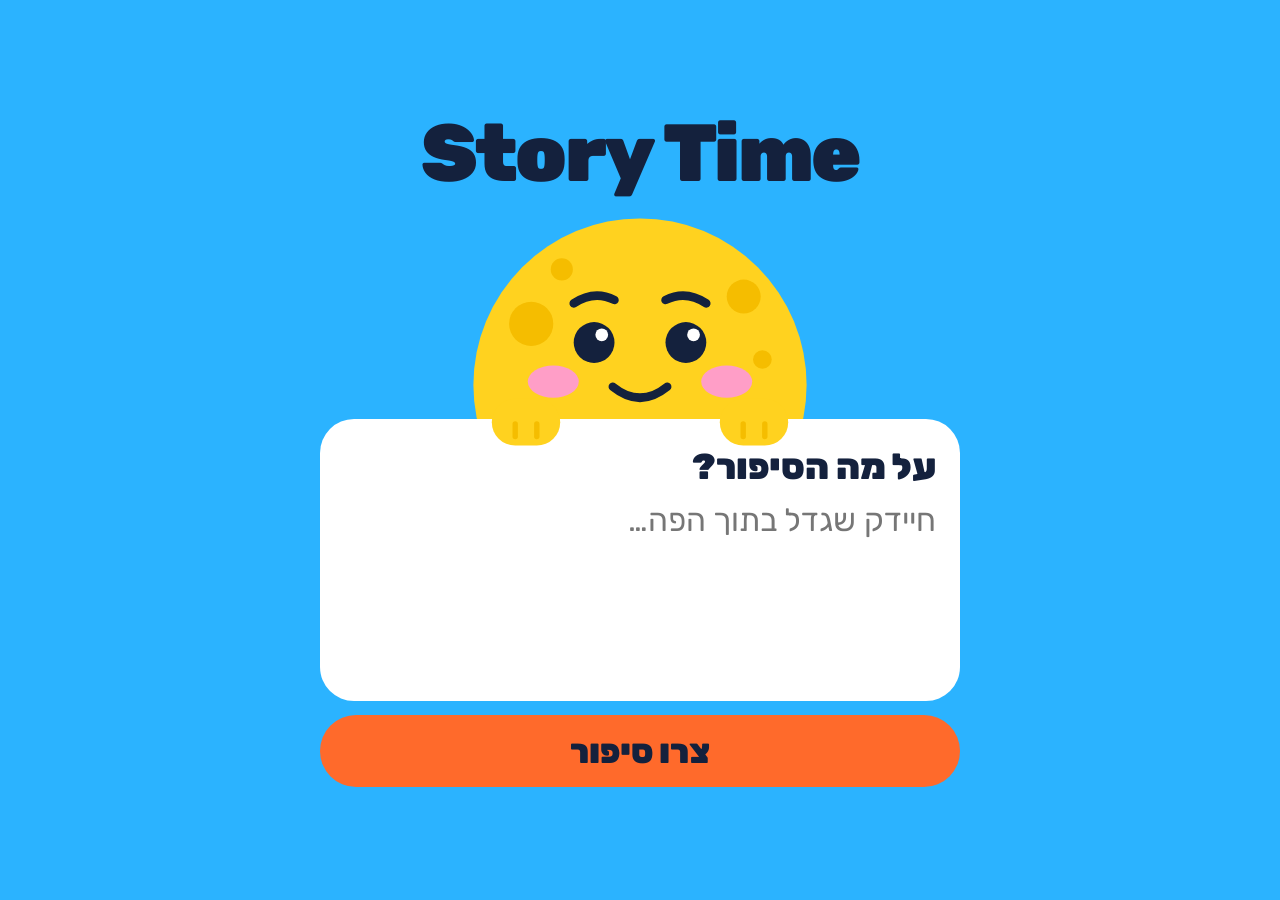
==== index.html @ 6197c123 "Remove the family code from story creation The parent chose to rely on the API spending limit for no" ====
<!doctype html>
<html lang="he" dir="rtl">
<head>
  <meta charset="utf-8">
  <meta name="viewport" content="width=device-width, initial-scale=1, viewport-fit=cover">
  <title>Story Time</title>
  <meta id="theme-color" name="theme-color" content="#2bb3ff">
  <meta name="apple-mobile-web-app-capable" content="yes">
  <meta name="mobile-web-app-capable" content="yes">
  <meta name="apple-mobile-web-app-title" content="Story Time">
  <meta name="apple-mobile-web-app-status-bar-style" content="black-translucent">
  <link rel="manifest" href="manifest.webmanifest">
  <link rel="icon" href="icons/icon.svg" type="image/svg+xml">
  <link rel="apple-touch-icon" href="icons/icon-180.png">
  <link rel="preconnect" href="https://fonts.googleapis.com">
  <link rel="preconnect" href="https://fonts.gstatic.com" crossorigin>
  <link rel="stylesheet" href="https://fonts.googleapis.com/css2?family=Rubik:wght@400;500;700;900&display=swap">
  <link rel="stylesheet" href="styles.css">
</head>
<body>
  <main id="home" class="home">
    <h1 class="logo" dir="ltr">Story Time</h1>

    <form id="topic-form" class="topic-form">
      <div class="moon-rise">
        <div id="moon-hop" class="moon-hop">
          <svg id="moon" class="moon" viewBox="0 0 400 400" aria-hidden="true">
            <circle cx="200" cy="200" r="196" fill="#ffd21f"/>
            <circle cx="72" cy="128" r="26" fill="#f5bd00"/>
            <circle cx="108" cy="64" r="13" fill="#f5bd00"/>
            <circle cx="322" cy="96" r="20" fill="#f5bd00"/>
            <circle cx="344" cy="170" r="11" fill="#f5bd00"/>
            <ellipse cx="98" cy="196" rx="30" ry="19" fill="#ff9ec7"/>
            <ellipse cx="302" cy="196" rx="30" ry="19" fill="#ff9ec7"/>
            <path class="brow" d="M122 104q24-16 48-4" fill="none" stroke="#14213d" stroke-width="10" stroke-linecap="round"/>
            <path class="brow" d="M230 100q24-12 48 4" fill="none" stroke="#14213d" stroke-width="10" stroke-linecap="round"/>
            <g class="eye"><g class="pupil">
              <circle cx="146" cy="150" r="24" fill="#14213d"/>
              <circle cx="155" cy="141" r="7.5" fill="#fff"/>
            </g></g>
            <g class="eye"><g class="pupil">
              <circle cx="254" cy="150" r="24" fill="#14213d"/>
              <circle cx="263" cy="141" r="7.5" fill="#fff"/>
            </g></g>
            <path class="smile smile-soft" d="M168 202q32 26 64 0" fill="none" stroke="#14213d" stroke-width="10" stroke-linecap="round"/>
            <path class="smile smile-wide" d="M152 196q48 52 96 0Z" fill="#14213d" stroke="#14213d" stroke-width="8" stroke-linejoin="round"/>
          </svg>
        </div>
      </div>

      <div class="page-card">
        <svg class="hand hand-a" viewBox="0 0 80 56" aria-hidden="true">
          <rect x="2" y="2" width="76" height="52" rx="26" fill="#ffd21f"/>
          <path d="M28 30v14M52 30v14" stroke="#f5bd00" stroke-width="6" stroke-linecap="round"/>
        </svg>
        <svg class="hand hand-b" viewBox="0 0 80 56" aria-hidden="true">
          <rect x="2" y="2" width="76" height="52" rx="26" fill="#ffd21f"/>
          <path d="M28 30v14M52 30v14" stroke="#f5bd00" stroke-width="6" stroke-linecap="round"/>
        </svg>
        <label for="topic">על מה הסיפור?</label>
        <textarea id="topic" rows="3" placeholder="חיידק שגדל בתוך הפה…" autocomplete="off"></textarea>
      </div>

      <button id="create-btn" type="submit">צרו סיפור</button>
      <p id="note" class="note" role="status"></p>
      <button id="cancel-btn" class="ghost" type="button" hidden>ביטול</button>
    </form>
  </main>

  <section id="reader" class="reader" hidden aria-label="ספר">
    <div id="stage" class="stage"></div>
    <button id="home-btn" class="home-btn" type="button" aria-label="חזרה לדף הפתיחה">
      <svg viewBox="0 0 24 24" aria-hidden="true"><path d="M4 11.5 12 5l8 6.5M6.5 10v9h11v-9" fill="none" stroke="currentColor" stroke-width="1.8" stroke-linecap="round" stroke-linejoin="round"/></svg>
    </button>
  </section>

  <script src="config.js"></script>
  <script src="story.js"></script>
  <script src="app.js"></script>
</body>
</html>
---- styles.css ----
:root {
  --ink: #111111;
  --paper: #ffffff;
  --muted: #6b6b6b;
  --sky: #2bb3ff;
  --moon: #ffd21f;
  --action: #ff6a2b;
  --night: #14213d;
  --line: #d8d8d8;
  --font: "Rubik", "Arial Hebrew", Arial, sans-serif;
  color-scheme: light;
}

* { box-sizing: border-box; }

html, body {
  margin: 0;
  height: 100%;
  background: var(--sky);
  color: var(--ink);
  font-family: var(--font);
  overscroll-behavior: none;
  -webkit-text-size-adjust: 100%;
}

html.reading, html.reading body { background: var(--paper); }

[hidden] { display: none !important; }

/* דף הפתיחה */
.home {
  position: relative;
  min-height: 100dvh;
  display: flex;
  flex-direction: column;
  align-items: center;
  justify-content: center;
  gap: clamp(10px, 2.4dvh, 28px);
  padding: max(20px, env(safe-area-inset-top)) max(20px, env(safe-area-inset-right)) max(20px, env(safe-area-inset-bottom)) max(20px, env(safe-area-inset-left));
  background: var(--sky);
  color: var(--night);
}

.logo {
  margin: 0;
  font-size: clamp(50px, min(15vw, 9dvh), 92px);
  font-weight: 900;
  letter-spacing: -0.03em;
  line-height: 1;
}

.topic-form {
  width: min(100%, 640px);
  display: flex;
  flex-direction: column;
  align-items: center;
}

.moon-rise {
  position: relative;
  z-index: 0;
  width: min(74vw, 38dvh, 340px);
  /* הירח מציץ מאחורי הדף, והחצי התחתון שלו מוסתר */
  margin-bottom: calc(min(74vw, 38dvh, 340px) * -0.4);
}

.moon-hop { will-change: transform; }

.moon { display: block; width: 100%; height: auto; overflow: visible; }

.smile-wide { opacity: 0; }
.moon.happy .smile-wide { opacity: 1; }
.moon.happy .smile-soft { opacity: 0; }

.eye { transform-box: fill-box; transform-origin: center; }
.moon.blink .eye { transform: scaleY(0.08); }
.pupil { transition: transform 240ms ease-out; }

.page-card {
  position: relative;
  z-index: 1;
  width: 100%;
  display: flex;
  flex-direction: column;
  gap: 6px;
  padding: 26px 24px 18px;
  border-radius: 34px;
  background: var(--paper);
}

.hand {
  position: absolute;
  top: -22px;
  width: clamp(52px, 13vw, 72px);
  height: auto;
}

.hand-a { left: calc(50% - min(26vw, 13.5dvh, 120px)); margin-left: -30px; }
.hand-b { right: calc(50% - min(26vw, 13.5dvh, 120px)); margin-right: -30px; }

.page-card label {
  font-size: clamp(26px, 6.4vw, 36px);
  font-weight: 900;
  line-height: 1.2;
}

.page-card textarea {
  width: 100%;
  height: clamp(110px, 21dvh, 230px);
  padding: 4px 0;
  resize: none;
  border: 0;
  border-radius: 8px;
  outline: 0;
  background: transparent;
  color: var(--ink);
  font: inherit;
  font-size: clamp(24px, 5.4vw, 32px);
  line-height: 1.4;
}

.page-card textarea::placeholder { color: #767676; }
.page-card:focus-within { outline: 4px solid var(--night); outline-offset: 3px; }

.topic-form button {
  width: 100%;
  min-height: 72px;
  margin-top: 14px;
  border: 0;
  border-radius: 999px;
  background: var(--action);
  color: var(--night);
  font: inherit;
  font-size: clamp(26px, 6vw, 34px);
  font-weight: 900;
  cursor: pointer;
  transition: transform 140ms ease-out, background-color 140ms ease-out;
}

.topic-form button:hover { background: #ff7d45; }
.topic-form button:active { transform: scale(0.97); }
.topic-form button:focus-visible { outline: 4px solid var(--night); outline-offset: 3px; }

.topic-form button.ghost {
  width: auto;
  min-height: 48px;
  margin-top: 10px;
  padding: 0 24px;
  background: transparent;
  font-size: 20px;
  font-weight: 500;
  text-decoration: underline;
}

.topic-form button.ghost:hover { background: transparent; }

/* בזמן הכתיבה נשאר רק הירח, בלי דף וכפתור */
.home.waiting .logo { display: none; }
.home.waiting .moon-rise { margin-bottom: 18px; }
.home.waiting .page-card,
.home.waiting #create-btn { display: none; }
.home.waiting .note {
  font-size: clamp(24px, 6vw, 32px);
  font-weight: 700;
}

.note:empty { display: none; }

.note {
  margin: 12px 0 0;
  color: var(--night);
  font-size: 16px;
  line-height: 1.35;
  text-align: center;
  text-wrap: balance;
}

@media (prefers-reduced-motion: no-preference) {
  .moon-rise { animation: moon-rise 800ms cubic-bezier(0.2, 0.8, 0.2, 1) both; }
  .moon { animation: moon-breathe 4.2s ease-in-out 800ms infinite; }
  .eye { transition: transform 90ms ease-out; }
  .smile { transition: opacity 120ms linear; }

  @keyframes moon-rise {
    from { transform: translateY(46%); }
    to { transform: translateY(0); }
  }

  @keyframes moon-breathe {
    0%, 100% { transform: translateY(0); }
    50% { transform: translateY(-7px); }
  }
}

/* מסך נמוך, כמו טלפון לרוחב: אין מקום לדמות */
@media (max-height: 520px) {
  .moon-rise, .hand { display: none; }
  .home { justify-content: flex-start; }
  .logo { font-size: 42px; }
  .page-card textarea { height: 76px; }
  .topic-form button { min-height: 60px; }
}

/* הספר */
.reader {
  position: fixed;
  inset: 0;
  background: var(--paper);
}

.stage {
  position: absolute;
  inset: 0;
  overflow: hidden;
  background: var(--paper);
  touch-action: none;
  -webkit-user-select: none;
  user-select: none;
  -webkit-touch-callout: none;
  cursor: grab;
}

.layer {
  position: absolute;
  top: 0;
  left: 0;
  width: 100%;
  height: 100%;
  transform-origin: 0 0;
}

.page {
  position: absolute;
  top: 0;
  background: var(--paper);
  overflow: hidden;
  display: flex;
  flex-direction: column;
  justify-content: center;
  padding:
    max(56px, calc(env(safe-area-inset-top) + 44px))
    max(9%, calc(env(safe-area-inset-right) + 20px))
    max(48px, calc(env(safe-area-inset-bottom) + 36px))
    max(9%, calc(env(safe-area-inset-left) + 20px));
  color: var(--ink);
  font-size: var(--fs, 32px);
  line-height: 1.5;
}

.page p {
  margin: 0 0 0.28em;
  text-align: right;
}

.page p:last-child { margin-bottom: 0; }

.page strong { font-weight: 700; }

.page.short {
  align-items: center;
  font-size: calc(var(--fs, 32px) * 1.5);
}

.page.short p { text-align: center; }

.page.title {
  align-items: center;
  font-size: calc(var(--fs, 32px) * 1.55);
  font-weight: 500;
}

.page.title p { text-align: center; }

.page .folio {
  position: absolute;
  bottom: max(16px, env(safe-area-inset-bottom));
  left: 0;
  right: 0;
  color: var(--muted);
  font-size: 16px;
  font-weight: 400;
  text-align: center;
}

/* קו השדרה בכפולה */
.spine {
  position: absolute;
  top: 0;
  bottom: 0;
  width: 56px;
  margin-left: -28px;
  pointer-events: none;
  background: linear-gradient(to right, transparent, rgba(0, 0, 0, 0.07) 49%, rgba(0, 0, 0, 0.13) 50%, rgba(0, 0, 0, 0.05) 51%, transparent);
}

/* רמז לפינה מקופלת */
.corner {
  position: absolute;
  width: 34px;
  height: 34px;
  pointer-events: none;
}

.corner.bl { left: 0; bottom: 0; background: linear-gradient(45deg, #fff 0 44%, #cfcfcf 50%, transparent 52%); }
.corner.tl { left: 0; top: 0; background: linear-gradient(135deg, #fff 0 44%, #cfcfcf 50%, transparent 52%); }
.corner.br { right: 0; bottom: 0; background: linear-gradient(-45deg, #fff 0 44%, #cfcfcf 50%, transparent 52%); }
.corner.tr { right: 0; top: 0; background: linear-gradient(-135deg, #fff 0 44%, #cfcfcf 50%, transparent 52%); }

/* צללי הקיפול */
.fold-shade {
  position: absolute;
  height: 90px;
  transform-origin: 0 0;
  pointer-events: none;
}

.fold-shade.on-back { background: linear-gradient(to bottom, rgba(0, 0, 0, 0.2), rgba(0, 0, 0, 0.03) 45%, transparent); }
.fold-shade.on-front { background: linear-gradient(to bottom, rgba(0, 0, 0, 0.14), transparent 70%); }
.fold-shade.on-base { background: linear-gradient(to bottom, rgba(0, 0, 0, 0.28), transparent); }

.home-btn {
  position: absolute;
  top: max(8px, env(safe-area-inset-top));
  left: 50%;
  width: 44px;
  height: 44px;
  margin-left: -22px;
  padding: 9px;
  border: 0;
  border-radius: 50%;
  background: rgba(255, 255, 255, 0.85);
  color: var(--muted);
  cursor: pointer;
}

.home-btn svg { display: block; width: 100%; height: 100%; }

.measure {
  visibility: hidden;
  pointer-events: none;
}
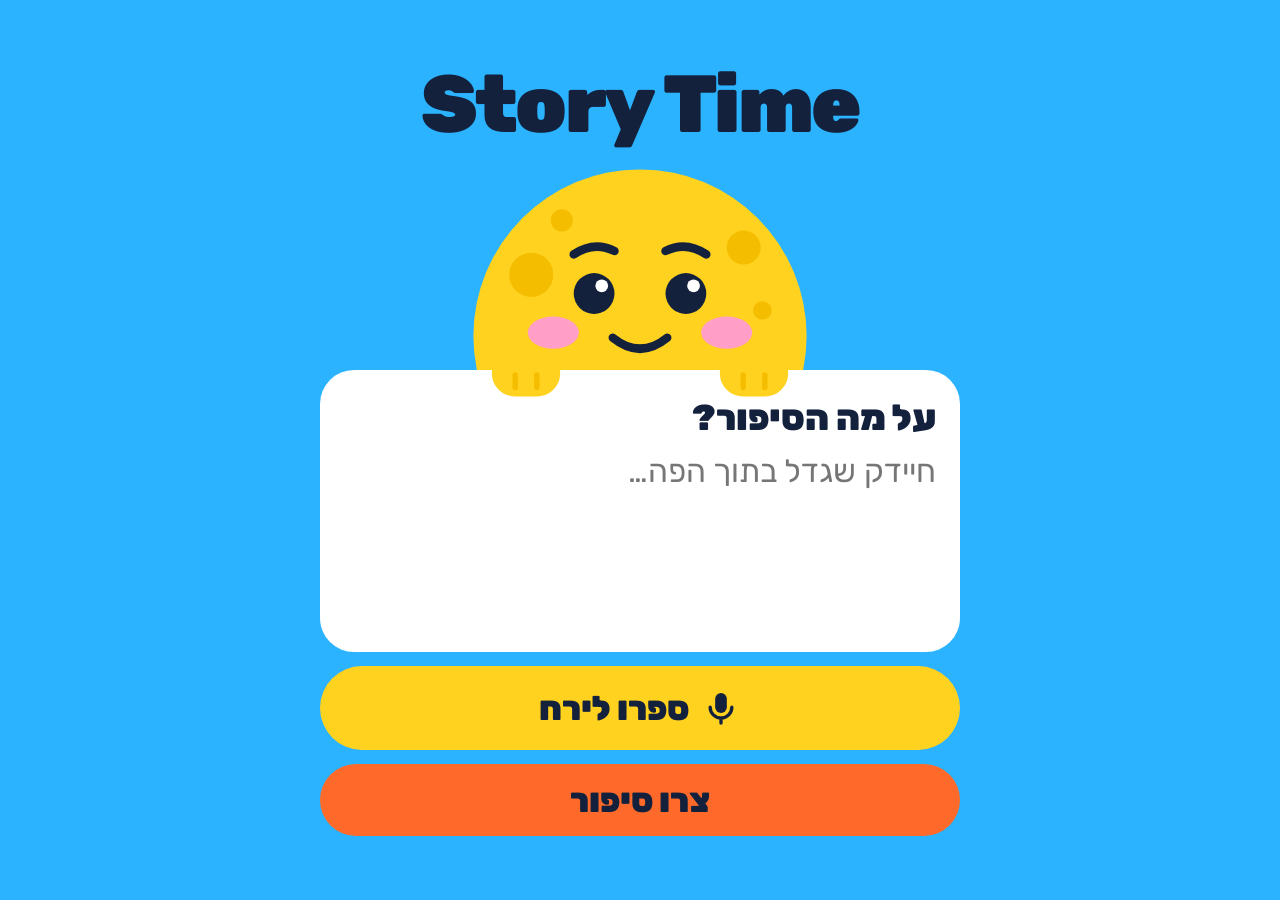
==== commit 7f064c5c: "Let the child dictate the story idea A "tell the moon" button records the child's voice: hold to tal" ====
--- a/index.html
+++ b/index.html
@@ -61,10 +61,46 @@
         <textarea id="topic" rows="3" placeholder="חיידק שגדל בתוך הפה…" autocomplete="off"></textarea>
       </div>
 
+      <button id="mic-btn" class="mic-btn" type="button" hidden aria-label="לחצו ודברו כדי לספר על מה הסיפור">
+        <svg viewBox="0 0 24 24" aria-hidden="true">
+          <rect x="8.5" y="3" width="7" height="12" rx="3.5" fill="currentColor"/>
+          <path d="M5.5 11.5a6.5 6.5 0 0 0 13 0M12 18v3" fill="none" stroke="currentColor" stroke-width="2" stroke-linecap="round"/>
+        </svg>
+        <span id="mic-label">ספרו לירח</span>
+      </button>
       <button id="create-btn" type="submit">צרו סיפור</button>
       <p id="note" class="note" role="status"></p>
       <button id="cancel-btn" class="ghost" type="button" hidden>ביטול</button>
     </form>
+
+    <section id="library" class="library" hidden aria-labelledby="library-title">
+      <div class="library-bar">
+        <h2 id="library-title">הסיפורים שלי</h2>
+        <button id="select-btn" class="tool" type="button" aria-pressed="false">בחירה</button>
+        <div class="segmented sort-group" role="group" aria-label="סידור">
+          <button type="button" data-sort="date" aria-pressed="true">חדשים</button>
+          <button type="button" data-sort="name" aria-pressed="false">א–ת</button>
+        </div>
+        <div class="segmented view-group" role="group" aria-label="תצוגה">
+          <button type="button" data-view="grid" aria-pressed="true" aria-label="ריבועים">
+            <svg viewBox="0 0 24 24" aria-hidden="true"><path d="M4 4h7v7H4zM13 4h7v7h-7zM4 13h7v7H4zM13 13h7v7h-7z" fill="none" stroke="currentColor" stroke-width="2" stroke-linejoin="round"/></svg>
+          </button>
+          <button type="button" data-view="list" aria-pressed="false" aria-label="שורות">
+            <svg viewBox="0 0 24 24" aria-hidden="true"><path d="M4 6h16M4 12h16M4 18h16" fill="none" stroke="currentColor" stroke-width="2" stroke-linecap="round"/></svg>
+          </button>
+        </div>
+      </div>
+      <ul id="story-list" class="story-list grid"></ul>
+      <div class="link-row">
+        <button id="link-btn" class="link-btn" type="button">חיבור מכשיר נוסף למדף</button>
+        <p id="link-note" class="link-note" role="status"></p>
+      </div>
+    </section>
+
+    <div id="select-bar" class="select-bar" hidden>
+      <span id="select-count" class="select-count" role="status"></span>
+      <button id="delete-btn" class="delete-btn" type="button" disabled>מחיקה</button>
+    </div>
   </main>
 
   <section id="reader" class="reader" hidden aria-label="ספר">
@@ -72,10 +108,18 @@
     <button id="home-btn" class="home-btn" type="button" aria-label="חזרה לדף הפתיחה">
       <svg viewBox="0 0 24 24" aria-hidden="true"><path d="M4 11.5 12 5l8 6.5M6.5 10v9h11v-9" fill="none" stroke="currentColor" stroke-width="1.8" stroke-linecap="round" stroke-linejoin="round"/></svg>
     </button>
+    <button id="narrate-btn" class="narrate-btn" type="button" aria-pressed="false" aria-label="הקראה">
+      <svg viewBox="0 0 24 24" aria-hidden="true">
+        <path d="M4 9.5h3.5L12 5.5v13l-4.5-4H4z" fill="currentColor" stroke="currentColor" stroke-width="1.6" stroke-linejoin="round"/>
+        <path class="waves" d="M15.5 9a4 4 0 0 1 0 6M18 6.5a7.5 7.5 0 0 1 0 11" fill="none" stroke="currentColor" stroke-width="1.8" stroke-linecap="round"/>
+        <path class="mute" d="M16 9.5l5 5M21 9.5l-5 5" fill="none" stroke="currentColor" stroke-width="1.8" stroke-linecap="round"/>
+      </svg>
+    </button>
   </section>
 
   <script src="config.js"></script>
   <script src="story.js"></script>
+  <script src="narration.js"></script>
   <script src="app.js"></script>
 </body>
 </html>
--- a/styles.css
+++ b/styles.css
@@ -141,6 +141,36 @@
 .topic-form button:active { transform: scale(0.97); }
 .topic-form button:focus-visible { outline: 4px solid var(--night); outline-offset: 3px; }
 
+/* כפתור ההכתבה: לוחצים ומחזיקים, או נוגעים פעם אחת כדי להתחיל ופעם נוספת כדי לסיים */
+.topic-form button.mic-btn {
+  display: flex;
+  align-items: center;
+  justify-content: center;
+  gap: 12px;
+  min-height: 84px;
+  background: var(--moon);
+  -webkit-user-select: none;
+  user-select: none;
+  -webkit-touch-callout: none;
+  touch-action: none;
+}
+
+.topic-form button.mic-btn:hover { background: #ffdb4d; }
+.mic-btn svg { width: 40px; height: 40px; flex: none; }
+
+.topic-form button.mic-btn.recording { background: #ff4f6d; color: var(--paper); }
+.topic-form button.mic-btn.busy { opacity: 0.7; cursor: progress; }
+
+@media (prefers-reduced-motion: no-preference) {
+  .mic-btn.recording svg { animation: mic-pulse 1s ease-in-out infinite; }
+
+  @keyframes mic-pulse {
+    50% { transform: scale(1.18); }
+  }
+}
+
+.home.waiting #mic-btn { display: none; }
+
 .topic-form button.ghost {
   width: auto;
   min-height: 48px;
@@ -164,7 +194,239 @@
   font-weight: 700;
 }
 
+.home.waiting .library { display: none; }
+
 .note:empty { display: none; }
+
+/* מדף הספרים */
+.home.has-library { justify-content: flex-start; }
+
+.library {
+  width: min(100%, 960px);
+  margin-top: clamp(16px, 4dvh, 40px);
+}
+
+/* שורה ראשונה: כותרת ובחירה. שורה שנייה: סידור ותצוגה.
+   במסך רחב הכול נכנס לשורה אחת. אף כפתור לא נשבר לשורה משלו */
+.library-bar {
+  display: grid;
+  grid-template-columns: 1fr auto;
+  grid-template-areas:
+    "title select"
+    "sort view";
+  align-items: center;
+  gap: 12px 8px;
+  margin-bottom: 14px;
+}
+
+.library-bar h2 {
+  grid-area: title;
+  margin: 0;
+  font-size: clamp(26px, 6vw, 34px);
+  font-weight: 900;
+}
+
+#select-btn { grid-area: select; justify-self: end; }
+.sort-group { grid-area: sort; justify-self: start; }
+.view-group { grid-area: view; justify-self: end; }
+
+@media (min-width: 640px) {
+  .library-bar {
+    grid-template-columns: 1fr auto auto auto;
+    grid-template-areas: "title sort view select";
+  }
+}
+
+/* במצב בחירה אין צורך בסידור ובתצוגה, והפעולה עוברת לסרגל התחתון */
+.library.selecting .sort-group,
+.library.selecting .view-group { visibility: hidden; }
+
+.library.selecting { padding-bottom: 96px; }
+
+.select-bar {
+  position: fixed;
+  z-index: 5;
+  left: 0;
+  right: 0;
+  bottom: 0;
+  display: flex;
+  align-items: center;
+  justify-content: space-between;
+  gap: 12px;
+  padding: 12px max(20px, env(safe-area-inset-right)) max(12px, env(safe-area-inset-bottom)) max(20px, env(safe-area-inset-left));
+  background: var(--night);
+  color: var(--paper);
+  box-shadow: 0 -6px 20px rgba(20, 33, 61, 0.25);
+}
+
+.select-count { font-size: 20px; font-weight: 700; }
+
+.delete-btn {
+  min-height: 48px;
+  padding: 0 24px;
+  border: 0;
+  border-radius: 999px;
+  background: #e5342a;
+  color: var(--paper);
+  font: inherit;
+  font-size: 20px;
+  font-weight: 900;
+  cursor: pointer;
+}
+
+.delete-btn:disabled { background: rgba(255, 255, 255, 0.18); color: rgba(255, 255, 255, 0.6); cursor: default; }
+.delete-btn:focus-visible { outline: 4px solid var(--moon); outline-offset: 2px; }
+
+.home.waiting .select-bar { display: none; }
+
+/* קישור למכשיר נוסף: צנוע, בתחתית המדף, כדי שהילדה לא תלחץ עליו בטעות */
+.link-row {
+  margin-top: 28px;
+  text-align: center;
+}
+
+.link-btn {
+  min-height: 44px;
+  padding: 0 16px;
+  border: 0;
+  background: transparent;
+  color: var(--night);
+  font: inherit;
+  font-size: 16px;
+  text-decoration: underline;
+  cursor: pointer;
+}
+
+.link-btn:focus-visible { outline: 4px solid var(--night); outline-offset: 2px; border-radius: 8px; }
+
+.link-note {
+  margin: 4px 0 0;
+  color: var(--night);
+  font-size: 15px;
+  overflow-wrap: anywhere;
+}
+
+.link-note:empty { display: none; }
+
+.library.selecting .link-row { visibility: hidden; }
+
+.segmented {
+  display: flex;
+  padding: 4px;
+  border-radius: 999px;
+  background: rgba(20, 33, 61, 0.14);
+}
+
+.segmented button,
+.tool {
+  min-width: 48px;
+  min-height: 44px;
+  padding: 0 16px;
+  border: 0;
+  border-radius: 999px;
+  background: transparent;
+  color: var(--night);
+  font: inherit;
+  font-size: 18px;
+  font-weight: 700;
+  white-space: nowrap;
+  cursor: pointer;
+  display: inline-flex;
+  align-items: center;
+  justify-content: center;
+}
+
+.segmented button[aria-pressed="true"] { background: var(--paper); }
+
+.segmented svg { width: 22px; height: 22px; }
+
+.tool { background: rgba(20, 33, 61, 0.14); }
+.tool[aria-pressed="true"] { background: var(--night); color: var(--paper); }
+
+.segmented button:focus-visible,
+.tool:focus-visible,
+.story-item:focus-visible { outline: 4px solid var(--night); outline-offset: 2px; }
+
+.story-list {
+  margin: 0;
+  padding: 0;
+  list-style: none;
+  display: grid;
+  gap: 14px;
+}
+
+.story-list.grid { grid-template-columns: repeat(auto-fill, minmax(min(150px, 38vw), 1fr)); }
+.story-list.list { grid-template-columns: 1fr; gap: 10px; }
+
+.story-item {
+  position: relative;
+  width: 100%;
+  border: 0;
+  border-radius: 24px;
+  background: var(--paper);
+  color: var(--ink);
+  font: inherit;
+  cursor: pointer;
+  transition: transform 140ms ease-out, box-shadow 140ms ease-out;
+}
+
+.story-item:active { transform: scale(0.97); }
+
+.grid .story-item {
+  aspect-ratio: 1;
+  display: flex;
+  flex-direction: column;
+  align-items: center;
+  justify-content: center;
+  gap: 8px;
+  padding: 14px;
+}
+
+.list .story-item {
+  display: flex;
+  align-items: center;
+  gap: 16px;
+  min-height: 72px;
+  padding: 10px 20px;
+  text-align: right;
+}
+
+.story-emoji { line-height: 1; }
+.grid .story-emoji { font-size: clamp(48px, 12vw, 64px); }
+.list .story-emoji { font-size: 38px; }
+
+.story-name {
+  font-size: 20px;
+  font-weight: 700;
+  line-height: 1.3;
+  display: -webkit-box;
+  -webkit-box-orient: vertical;
+  -webkit-line-clamp: 2;
+  overflow: hidden;
+}
+
+.grid .story-name { text-align: center; }
+.list .story-name { flex: 1; }
+
+/* במצב בחירה: עיגול סימון בפינה, וסיפור שנבחר מקבל מסגרת */
+.story-check { display: none; }
+
+.selecting .story-check {
+  display: block;
+  width: 28px;
+  height: 28px;
+  border: 3px solid var(--night);
+  border-radius: 50%;
+  background: var(--paper);
+}
+
+.grid.selecting .story-check { position: absolute; top: 8px; left: 8px; width: 26px; height: 26px; }
+
+.story-item[aria-pressed="true"] { box-shadow: 0 0 0 4px var(--night); }
+
+.story-item[aria-pressed="true"] .story-check {
+  background: var(--night) url("data:image/svg+xml,%3Csvg xmlns='http://www.w3.org/2000/svg' viewBox='0 0 24 24'%3E%3Cpath d='M6 12.5l4 4 8-9' fill='none' stroke='white' stroke-width='3' stroke-linecap='round' stroke-linejoin='round'/%3E%3C/svg%3E") center / 20px no-repeat;
+}
 
 .note {
   margin: 12px 0 0;
@@ -271,6 +533,26 @@
 
 .page.title p { text-align: center; }
 
+/* עמוד שהירח עוד כותב */
+.page.pending {
+  align-items: center;
+  color: var(--muted);
+  font-size: calc(var(--fs, 32px) * 1.5);
+}
+
+.page.pending p {
+  text-align: center;
+  animation: pending-pulse 1.6s ease-in-out infinite;
+}
+
+@keyframes pending-pulse {
+  50% { opacity: 0.35; }
+}
+
+@media (prefers-reduced-motion: reduce) {
+  .page.pending p { animation: none; }
+}
+
 .page .folio {
   position: absolute;
   bottom: max(16px, env(safe-area-inset-bottom));
@@ -335,6 +617,39 @@
 
 .home-btn svg { display: block; width: 100%; height: 100%; }
 
+/* כפתור ההקראה: ליד כפתור הבית, גדול מספיק לאצבע של ילדה, וצהוב כשהוא פועל */
+.narrate-btn {
+  position: absolute;
+  top: max(4px, calc(env(safe-area-inset-top) - 4px));
+  left: 50%;
+  width: 52px;
+  height: 52px;
+  margin-left: 32px;
+  padding: 11px;
+  border: 0;
+  border-radius: 50%;
+  background: rgba(255, 255, 255, 0.85);
+  color: var(--muted);
+  cursor: pointer;
+  transition: background-color 140ms ease-out, transform 140ms ease-out;
+}
+
+.narrate-btn svg { display: block; width: 100%; height: 100%; }
+.narrate-btn:active { transform: scale(0.92); }
+.narrate-btn:focus-visible { outline: 4px solid var(--night); outline-offset: 2px; }
+.narrate-btn .waves { display: none; }
+.narrate-btn[aria-pressed="true"] { background: var(--moon); color: var(--night); }
+.narrate-btn[aria-pressed="true"] .waves { display: inline; }
+.narrate-btn[aria-pressed="true"] .mute { display: none; }
+
+@media (prefers-reduced-motion: no-preference) {
+  .narrate-btn.speaking { animation: narrate-pulse 1.4s ease-in-out infinite; }
+
+  @keyframes narrate-pulse {
+    50% { transform: scale(1.08); }
+  }
+}
+
 .measure {
   visibility: hidden;
   pointer-events: none;
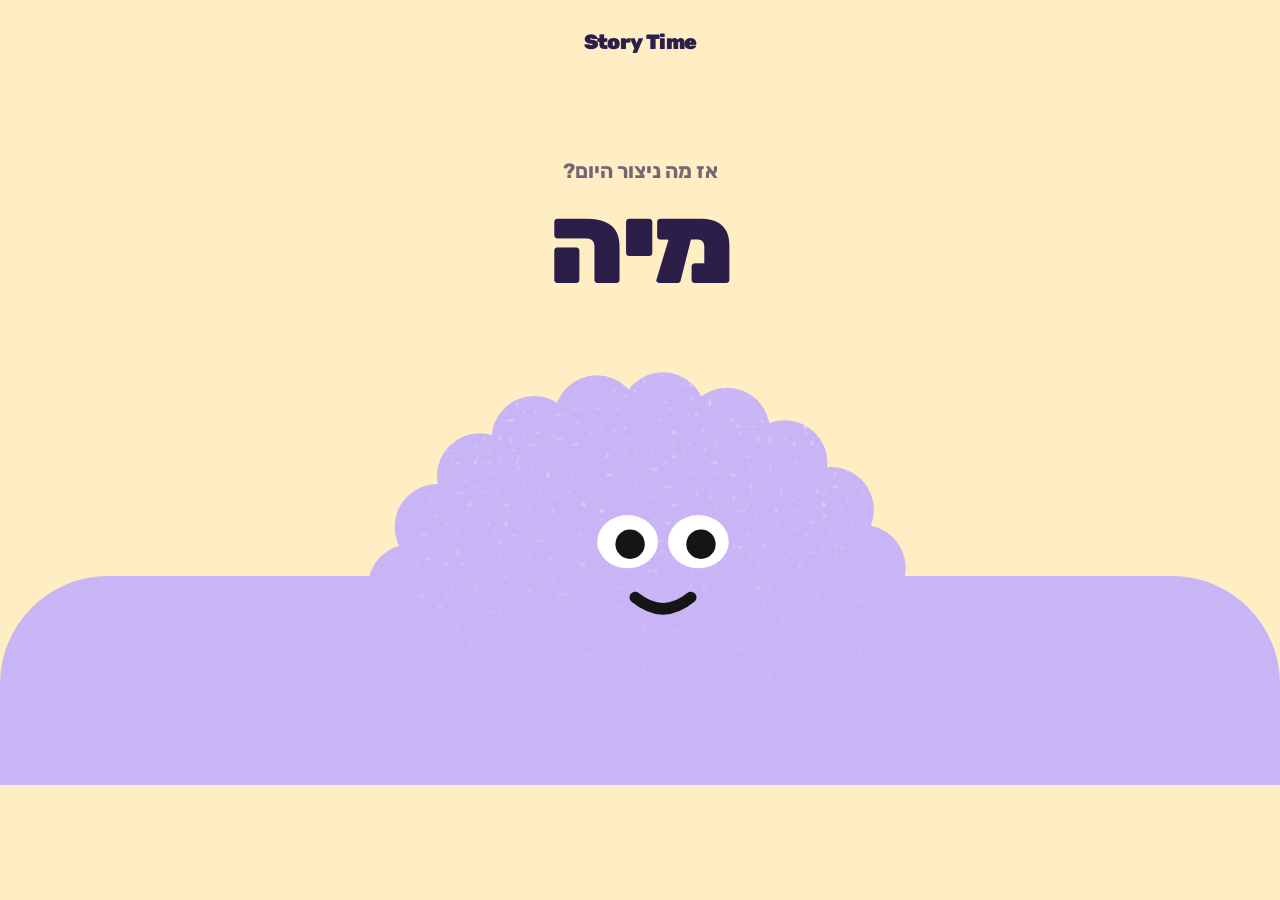
==== commit ffc0ac69: "Replace the home screen with the new lilac character The character is drawn in code (buddy.js) and f" ====
--- a/index.html
+++ b/index.html
@@ -4,7 +4,7 @@
   <meta charset="utf-8">
   <meta name="viewport" content="width=device-width, initial-scale=1, viewport-fit=cover">
   <title>Story Time</title>
-  <meta id="theme-color" name="theme-color" content="#2bb3ff">
+  <meta id="theme-color" name="theme-color" content="#ffeec4">
   <meta name="apple-mobile-web-app-capable" content="yes">
   <meta name="mobile-web-app-capable" content="yes">
   <meta name="apple-mobile-web-app-title" content="Story Time">
@@ -19,61 +19,35 @@
 </head>
 <body>
   <main id="home" class="home">
-    <h1 class="logo" dir="ltr">Story Time</h1>
+    <div id="home-scroll" class="home-scroll">
+      <div class="home-col">
+        <!-- הדמות היא הממשק: נוגעים בה כדי לספר, והיא מקשיבה, כותבת בפתק ומחכה לתשובה בבועות -->
+        <form id="topic-form" class="topic-form home-stage">
+          <h1 class="logo" dir="ltr">Story Time</h1>
+          <div class="hello">
+            <span id="mic-label" class="mic-label">אז מה ניצור היום?</span>
+            <span id="child-name" class="child-name">מיה</span>
+          </div>
 
-    <form id="topic-form" class="topic-form">
-      <div class="moon-rise">
-        <div id="moon-hop" class="moon-hop">
-          <svg id="moon" class="moon" viewBox="0 0 400 400" aria-hidden="true">
-            <circle cx="200" cy="200" r="196" fill="#ffd21f"/>
-            <circle cx="72" cy="128" r="26" fill="#f5bd00"/>
-            <circle cx="108" cy="64" r="13" fill="#f5bd00"/>
-            <circle cx="322" cy="96" r="20" fill="#f5bd00"/>
-            <circle cx="344" cy="170" r="11" fill="#f5bd00"/>
-            <ellipse cx="98" cy="196" rx="30" ry="19" fill="#ff9ec7"/>
-            <ellipse cx="302" cy="196" rx="30" ry="19" fill="#ff9ec7"/>
-            <path class="brow" d="M122 104q24-16 48-4" fill="none" stroke="#14213d" stroke-width="10" stroke-linecap="round"/>
-            <path class="brow" d="M230 100q24-12 48 4" fill="none" stroke="#14213d" stroke-width="10" stroke-linecap="round"/>
-            <g class="eye"><g class="pupil">
-              <circle cx="146" cy="150" r="24" fill="#14213d"/>
-              <circle cx="155" cy="141" r="7.5" fill="#fff"/>
-            </g></g>
-            <g class="eye"><g class="pupil">
-              <circle cx="254" cy="150" r="24" fill="#14213d"/>
-              <circle cx="263" cy="141" r="7.5" fill="#fff"/>
-            </g></g>
-            <path class="smile smile-soft" d="M168 202q32 26 64 0" fill="none" stroke="#14213d" stroke-width="10" stroke-linecap="round"/>
-            <path class="smile smile-wide" d="M152 196q48 52 96 0Z" fill="#14213d" stroke="#14213d" stroke-width="8" stroke-linejoin="round"/>
-          </svg>
-        </div>
-      </div>
+          <div id="koala-stage" class="buddy" data-state="idle"></div>
+          <button id="koala-btn" class="buddy-btn" type="button" aria-label="ספרי לי על מה הסיפור"></button>
 
-      <div class="page-card">
-        <svg class="hand hand-a" viewBox="0 0 80 56" aria-hidden="true">
-          <rect x="2" y="2" width="76" height="52" rx="26" fill="#ffd21f"/>
-          <path d="M28 30v14M52 30v14" stroke="#f5bd00" stroke-width="6" stroke-linecap="round"/>
-        </svg>
-        <svg class="hand hand-b" viewBox="0 0 80 56" aria-hidden="true">
-          <rect x="2" y="2" width="76" height="52" rx="26" fill="#ffd21f"/>
-          <path d="M28 30v14M52 30v14" stroke="#f5bd00" stroke-width="6" stroke-linecap="round"/>
-        </svg>
-        <label for="topic">על מה הסיפור?</label>
-        <textarea id="topic" rows="3" placeholder="חיידק שגדל בתוך הפה…" autocomplete="off"></textarea>
-      </div>
+          <button id="yes-btn" class="answer answer-yes" type="button" hidden aria-label="כן, זה הסיפור"><span aria-hidden="true">👍</span></button>
+          <button id="no-btn" class="answer answer-no" type="button" hidden aria-label="לא, אגיד שוב"><span aria-hidden="true">👎</span></button>
 
-      <button id="mic-btn" class="mic-btn" type="button" hidden aria-label="לחצו ודברו כדי לספר על מה הסיפור">
-        <svg viewBox="0 0 24 24" aria-hidden="true">
-          <rect x="8.5" y="3" width="7" height="12" rx="3.5" fill="currentColor"/>
-          <path d="M5.5 11.5a6.5 6.5 0 0 0 13 0M12 18v3" fill="none" stroke="currentColor" stroke-width="2" stroke-linecap="round"/>
-        </svg>
-        <span id="mic-label">ספרו לירח</span>
-      </button>
-      <button id="create-btn" type="submit">צרו סיפור</button>
-      <p id="note" class="note" role="status"></p>
-      <button id="cancel-btn" class="ghost" type="button" hidden>ביטול</button>
-    </form>
+          <p id="heard" class="heard" hidden></p>
+          <p id="note" class="note" role="status"></p>
+          <button id="cancel-btn" class="ghost cancel-btn" type="button" hidden>ביטול</button>
 
-    <section id="library" class="library" hidden aria-labelledby="library-title">
+          <!-- הקלדה: רק במכשיר שאין בו מיקרופון -->
+          <div id="type-ui" class="type-ui" hidden>
+            <label for="topic">על מה הסיפור?</label>
+            <textarea id="topic" rows="2" placeholder="חיידק שגדל בתוך הפה…" autocomplete="off"></textarea>
+            <button id="create-btn" type="submit">צרו סיפור</button>
+          </div>
+        </form>
+
+    <section id="library" class="library glib" hidden aria-labelledby="library-title">
       <div class="library-bar">
         <h2 id="library-title">הסיפורים שלי</h2>
         <button id="select-btn" class="tool" type="button" aria-pressed="false">בחירה</button>
@@ -96,6 +70,8 @@
         <p id="link-note" class="link-note" role="status"></p>
       </div>
     </section>
+      </div>
+    </div>
 
     <div id="select-bar" class="select-bar" hidden>
       <span id="select-count" class="select-count" role="status"></span>
@@ -120,6 +96,7 @@
   <script src="config.js"></script>
   <script src="story.js"></script>
   <script src="narration.js"></script>
+  <script src="buddy.js"></script>
   <script src="app.js"></script>
 </body>
 </html>
--- a/styles.css
+++ b/styles.css
@@ -8,6 +8,9 @@
   --night: #14213d;
   --line: #d8d8d8;
   --font: "Rubik", "Arial Hebrew", Arial, sans-serif;
+  --cream: #ffeec4;
+  --lilac: #c9b5f6;
+  --plum: #2b1f4a;
   color-scheme: light;
 }
 
@@ -16,7 +19,7 @@
 html, body {
   margin: 0;
   height: 100%;
-  background: var(--sky);
+  background: var(--cream);
   color: var(--ink);
   font-family: var(--font);
   overscroll-behavior: none;
@@ -27,183 +30,328 @@
 
 [hidden] { display: none !important; }
 
-/* דף הפתיחה */
+/* דף הפתיחה: למעלה קרם עם השם שלה, ומלמטה עולה הדמות בלילך. הספרייה ממשיכה על הגוף שלה.
+   כל המידות ביחידות cqw של העמודה, כך שהציור נראה אותו דבר בכל רוחב */
 .home {
+  height: 100dvh;
+  background: var(--cream);
+  color: var(--plum);
+}
+
+.home-scroll {
+  height: 100%;
+  overflow-x: hidden;
+  overflow-y: auto;
+  overscroll-behavior: contain;
+  scrollbar-width: none;
+}
+
+.home-scroll::-webkit-scrollbar { display: none; }
+
+.home-col {
   position: relative;
-  min-height: 100dvh;
   display: flex;
   flex-direction: column;
-  align-items: center;
-  justify-content: center;
-  gap: clamp(10px, 2.4dvh, 28px);
-  padding: max(20px, env(safe-area-inset-top)) max(20px, env(safe-area-inset-right)) max(20px, env(safe-area-inset-bottom)) max(20px, env(safe-area-inset-left));
-  background: var(--sky);
-  color: var(--night);
+  width: min(100%, 620px, calc(100dvh * 0.5));
+  min-height: 100%;
+  margin: 0 auto;
+  padding-top: env(safe-area-inset-top);
+  container-type: inline-size;
+  transform-origin: 50% 112cqw;
+  transition: transform 700ms cubic-bezier(0.3, 0.8, 0.25, 1);
+}
+
+.home-stage {
+  position: relative;
+  z-index: 1;
+  flex: none;
+  height: 174cqw;
+  margin: 0;
+}
+
+/* במסך רחב (טאבלט) העמודה צרה מהמסך: הגוף ממשיך לכל הרוחב מתחת לראש, כמו כתפיים */
+.home-stage::before {
+  content: "";
+  position: absolute;
+  top: 128cqw;
+  bottom: -2px;
+  left: calc(50% - 50vw);
+  right: calc(50% - 50vw);
+  border-radius: 24cqw 24cqw 0 0;
+  background: var(--lilac);
 }
 
 .logo {
-  margin: 0;
-  font-size: clamp(50px, min(15vw, 9dvh), 92px);
+  position: absolute;
+  top: 7cqw;
+  left: 0;
+  right: 0;
+  margin: 0;
+  text-align: center;
+  font-size: 4.6cqw;
   font-weight: 900;
+  line-height: 1;
   letter-spacing: -0.03em;
+}
+
+.hello {
+  position: absolute;
+  top: 35cqw;
+  left: 0;
+  right: 0;
+  text-align: center;
+}
+
+.mic-label {
+  display: block;
+  min-height: 6cqw;
+  padding: 0 15cqw;
+  font-size: 4.6cqw;
+  text-wrap: balance;
+  font-weight: 700;
+  line-height: 6cqw;
+  opacity: 0.65;
+  transition: opacity 300ms, transform 300ms;
+}
+
+.mic-label.out { opacity: 0; transform: translateY(-2cqw); }
+
+.child-name {
+  display: block;
+  margin-top: 1cqw;
+  font-size: 25cqw;
+  font-weight: 900;
   line-height: 1;
-}
-
-.topic-form {
-  width: min(100%, 640px);
+  letter-spacing: -0.03em;
+}
+
+/* הדמות */
+.buddy { position: absolute; inset: 0; pointer-events: none; }
+
+.bd-dome {
+  position: absolute;
+  left: -3%;
+  right: -3%;
+  top: 92cqw;
+  bottom: -2px;
+  border-radius: 53cqw 53cqw 0 0;
+  background: var(--lilac);
+}
+
+.bd-layer,
+.bd-notes {
+  position: absolute;
+  left: 0;
+  top: 0;
+  width: 100cqw;
+  height: 174cqw;
+  overflow: visible;
+}
+
+.bd-bumps circle { fill: var(--lilac); }
+.bd-notes { z-index: 2; }
+.bd-notes .note-g { opacity: 0; transform-box: view-box; transform-origin: 49px 141px; }
+
+.bd-face {
+  position: absolute;
+  left: calc(50% + 5cqw);
+  top: 90cqw;
+  width: 81cqw;
+  aspect-ratio: 144 / 122;
+  transform: translateX(-50%);
+}
+
+.bd-face svg { display: block; width: 100%; height: 100%; overflow: visible; }
+.bd-face .pupil,
+.bd-face .lids { transform-box: fill-box; transition: transform 350ms cubic-bezier(0.3, 0.7, 0.3, 1.3); }
+.bd-face .lids { transform-origin: center; }
+.bd-face .mouth { opacity: 0; }
+.bd-face .mouth.on { opacity: 1; }
+.bd-face .rig,
+.bd-face .tiltg { transform-box: fill-box; transform-origin: 50% 100%; }
+.bd-face .tiltg { transition: transform 500ms ease-in-out; }
+
+/* בועות רעיונות: לבנות, עם אימוג'י, קופצות מהצדדים */
+.bd-think { position: absolute; z-index: 3; aspect-ratio: 100 / 90; transform: scale(0); }
+.bd-think svg {
+  position: absolute;
+  inset: 0;
+  width: 100%;
+  height: 100%;
+  overflow: visible;
+  filter: drop-shadow(0 1cqw 1.4cqw rgba(43, 31, 74, 0.12));
+}
+.bd-think .emo { position: absolute; left: 0; right: 0; display: block; text-align: center; line-height: 1; transform: scale(0); }
+
+@media (prefers-reduced-motion: no-preference) {
+  .bd-face svg { animation: breathe 3.2s ease-in-out infinite; }
+  @keyframes breathe { 50% { transform: translateY(-0.8cqw); } }
+}
+
+/* כל הגוף הוא כפתור: נגיעה בו מתחילה הקלטה */
+.topic-form .buddy-btn {
+  position: absolute;
+  z-index: 4;
+  left: 6%;
+  right: 6%;
+  top: 84cqw;
+  height: 84cqw;
+  margin: 0;
+  padding: 0;
+  border: 0;
+  border-radius: 42cqw 42cqw 0 0;
+  background: transparent;
+  cursor: pointer;
+  -webkit-tap-highlight-color: transparent;
+  -webkit-user-select: none;
+  user-select: none;
+  -webkit-touch-callout: none;
+  touch-action: none;
+}
+
+.topic-form .buddy-btn:focus-visible { outline: 4px solid var(--plum); outline-offset: -10px; }
+.topic-form .buddy-btn:disabled { cursor: default; }
+
+/* כן ולא: בועות לבנות משני צדי הראש */
+.topic-form .answer {
+  position: absolute;
+  z-index: 5;
+  top: 100cqw;
+  width: 19cqw;
+  height: 19cqw;
+  display: grid;
+  place-items: center;
+  margin: 0;
+  padding: 0;
+  border: 0;
+  border-radius: 50%;
+  background: #fff;
+  font-size: 11cqw;
+  line-height: 1;
+  cursor: pointer;
+  box-shadow: 0 1.2cqw 2.4cqw rgba(43, 31, 74, 0.16);
+}
+
+.topic-form .answer::after {
+  content: "";
+  position: absolute;
+  bottom: 0.6cqw;
+  width: 5cqw;
+  height: 5cqw;
+  background: #fff;
+  border-radius: 0.8cqw;
+  transform: rotate(45deg);
+  z-index: -1;
+}
+
+.topic-form .answer-yes { right: 13cqw; }
+.topic-form .answer-yes::after { left: 1.5cqw; }
+.topic-form .answer-no { left: 13cqw; }
+.topic-form .answer-no::after { right: 1.5cqw; }
+.topic-form .answer:active { transform: scale(0.92); }
+.topic-form .answer:focus-visible { outline: 4px solid var(--plum); outline-offset: 3px; }
+
+@media (prefers-reduced-motion: no-preference) {
+  .topic-form .answer:not([hidden]) { animation: answer-pop 360ms cubic-bezier(0.2, 0.9, 0.3, 1.4) both; }
+  .topic-form .answer-no:not([hidden]) { animation-delay: 90ms; }
+  @keyframes answer-pop { from { transform: scale(0.2); opacity: 0; } }
+}
+
+.heard { display: none; }
+
+.note {
+  position: absolute;
+  z-index: 5;
+  left: 8cqw;
+  right: 8cqw;
+  top: 156cqw;
+  margin: 0;
+  color: var(--plum);
+  font-size: 4.2cqw;
+  font-weight: 700;
+  line-height: 1.3;
+  text-align: center;
+  text-wrap: balance;
+}
+
+.note:empty { display: none; }
+
+.topic-form .cancel-btn {
+  position: absolute;
+  z-index: 5;
+  left: 50%;
+  top: 164cqw;
+  min-height: 44px;
+  margin: 0;
+  padding: 0 20px;
+  border: 0;
+  background: transparent;
+  color: var(--plum);
+  font: inherit;
+  font-size: 4cqw;
+  text-decoration: underline;
+  cursor: pointer;
+  transform: translateX(-50%);
+}
+
+/* הקלדה, רק במכשיר בלי מיקרופון */
+.type-ui {
+  position: absolute;
+  z-index: 6;
+  left: 6cqw;
+  right: 6cqw;
+  top: 140cqw;
   display: flex;
   flex-direction: column;
-  align-items: center;
-}
-
-.moon-rise {
-  position: relative;
-  z-index: 0;
-  width: min(74vw, 38dvh, 340px);
-  /* הירח מציץ מאחורי הדף, והחצי התחתון שלו מוסתר */
-  margin-bottom: calc(min(74vw, 38dvh, 340px) * -0.4);
-}
-
-.moon-hop { will-change: transform; }
-
-.moon { display: block; width: 100%; height: auto; overflow: visible; }
-
-.smile-wide { opacity: 0; }
-.moon.happy .smile-wide { opacity: 1; }
-.moon.happy .smile-soft { opacity: 0; }
-
-.eye { transform-box: fill-box; transform-origin: center; }
-.moon.blink .eye { transform: scaleY(0.08); }
-.pupil { transition: transform 240ms ease-out; }
-
-.page-card {
-  position: relative;
-  z-index: 1;
+  gap: 2cqw;
+  padding: 4cqw 5cqw;
+  border-radius: 6cqw;
+  background: #fff;
+  box-shadow: 0 1.4cqw 3cqw rgba(43, 31, 74, 0.14);
+}
+
+.type-ui label { font-size: 4.6cqw; font-weight: 900; }
+
+.type-ui textarea {
   width: 100%;
-  display: flex;
-  flex-direction: column;
-  gap: 6px;
-  padding: 26px 24px 18px;
-  border-radius: 34px;
-  background: var(--paper);
-}
-
-.hand {
-  position: absolute;
-  top: -22px;
-  width: clamp(52px, 13vw, 72px);
-  height: auto;
-}
-
-.hand-a { left: calc(50% - min(26vw, 13.5dvh, 120px)); margin-left: -30px; }
-.hand-b { right: calc(50% - min(26vw, 13.5dvh, 120px)); margin-right: -30px; }
-
-.page-card label {
-  font-size: clamp(26px, 6.4vw, 36px);
-  font-weight: 900;
-  line-height: 1.2;
-}
-
-.page-card textarea {
-  width: 100%;
-  height: clamp(110px, 21dvh, 230px);
-  padding: 4px 0;
+  padding: 0;
   resize: none;
   border: 0;
-  border-radius: 8px;
   outline: 0;
   background: transparent;
   color: var(--ink);
   font: inherit;
-  font-size: clamp(24px, 5.4vw, 32px);
+  font-size: 4.6cqw;
   line-height: 1.4;
 }
 
-.page-card textarea::placeholder { color: #767676; }
-.page-card:focus-within { outline: 4px solid var(--night); outline-offset: 3px; }
-
-.topic-form button {
-  width: 100%;
-  min-height: 72px;
-  margin-top: 14px;
+.topic-form #create-btn {
+  min-height: 48px;
   border: 0;
   border-radius: 999px;
-  background: var(--action);
-  color: var(--night);
+  background: var(--plum);
+  color: #fff;
   font: inherit;
-  font-size: clamp(26px, 6vw, 34px);
+  font-size: 4.6cqw;
   font-weight: 900;
   cursor: pointer;
-  transition: transform 140ms ease-out, background-color 140ms ease-out;
-}
-
-.topic-form button:hover { background: #ff7d45; }
-.topic-form button:active { transform: scale(0.97); }
-.topic-form button:focus-visible { outline: 4px solid var(--night); outline-offset: 3px; }
-
-/* כפתור ההכתבה: לוחצים ומחזיקים, או נוגעים פעם אחת כדי להתחיל ופעם נוספת כדי לסיים */
-.topic-form button.mic-btn {
-  display: flex;
-  align-items: center;
-  justify-content: center;
-  gap: 12px;
-  min-height: 84px;
-  background: var(--moon);
-  -webkit-user-select: none;
-  user-select: none;
-  -webkit-touch-callout: none;
-  touch-action: none;
-}
-
-.topic-form button.mic-btn:hover { background: #ffdb4d; }
-.mic-btn svg { width: 40px; height: 40px; flex: none; }
-
-.topic-form button.mic-btn.recording { background: #ff4f6d; color: var(--paper); }
-.topic-form button.mic-btn.busy { opacity: 0.7; cursor: progress; }
-
-@media (prefers-reduced-motion: no-preference) {
-  .mic-btn.recording svg { animation: mic-pulse 1s ease-in-out infinite; }
-
-  @keyframes mic-pulse {
-    50% { transform: scale(1.18); }
-  }
-}
-
-.home.waiting #mic-btn { display: none; }
-
-.topic-form button.ghost {
-  width: auto;
-  min-height: 48px;
-  margin-top: 10px;
-  padding: 0 24px;
-  background: transparent;
-  font-size: 20px;
-  font-weight: 500;
-  text-decoration: underline;
-}
-
-.topic-form button.ghost:hover { background: transparent; }
-
-/* בזמן הכתיבה נשאר רק הירח, בלי דף וכפתור */
-.home.waiting .logo { display: none; }
-.home.waiting .moon-rise { margin-bottom: 18px; }
-.home.waiting .page-card,
-.home.waiting #create-btn { display: none; }
-.home.waiting .note {
-  font-size: clamp(24px, 6vw, 32px);
-  font-weight: 700;
-}
-
-.home.waiting .library { display: none; }
-
-.note:empty { display: none; }
+}
+
+/* זום אין בזמן שיחה וכתיבה: הדמות קרובה יותר והספרייה יוצאת מהפריים */
+.home.focus .home-col { transform: scale(1.32); }
+.home.focus .home-scroll { overflow: hidden; }
+.glib > * { transition: opacity 400ms ease; }
+.home.focus .glib > * { opacity: 0; }
 
 /* מדף הספרים */
-.home.has-library { justify-content: flex-start; }
-
 .library {
-  width: min(100%, 960px);
-  margin-top: clamp(16px, 4dvh, 40px);
+  position: relative;
+  flex: 1;
+  margin-top: -1px;
+  padding: 5cqw 5cqw calc(10cqw + env(safe-area-inset-bottom));
+  background: var(--lilac);
+  box-shadow: 0 0 0 100vmax var(--lilac);
+  clip-path: inset(0 -100vmax);
 }
 
 /* שורה ראשונה: כותרת ובחירה. שורה שנייה: סידור ותצוגה.
@@ -222,7 +370,7 @@
 .library-bar h2 {
   grid-area: title;
   margin: 0;
-  font-size: clamp(26px, 6vw, 34px);
+  font-size: clamp(22px, 6.4cqw, 34px);
   font-weight: 900;
 }
 
@@ -230,7 +378,7 @@
 .sort-group { grid-area: sort; justify-self: start; }
 .view-group { grid-area: view; justify-self: end; }
 
-@media (min-width: 640px) {
+@container (min-width: 700px) {
   .library-bar {
     grid-template-columns: 1fr auto auto auto;
     grid-template-areas: "title sort view select";
@@ -314,7 +462,7 @@
   display: flex;
   padding: 4px;
   border-radius: 999px;
-  background: rgba(20, 33, 61, 0.14);
+  background: rgba(43, 31, 74, 0.12);
 }
 
 .segmented button,
@@ -325,9 +473,9 @@
   border: 0;
   border-radius: 999px;
   background: transparent;
-  color: var(--night);
+  color: var(--plum);
   font: inherit;
-  font-size: 18px;
+  font-size: 16px;
   font-weight: 700;
   white-space: nowrap;
   cursor: pointer;
@@ -340,8 +488,8 @@
 
 .segmented svg { width: 22px; height: 22px; }
 
-.tool { background: rgba(20, 33, 61, 0.14); }
-.tool[aria-pressed="true"] { background: var(--night); color: var(--paper); }
+.tool { background: rgba(43, 31, 74, 0.12); }
+.tool[aria-pressed="true"] { background: var(--plum); color: var(--paper); }
 
 .segmented button:focus-visible,
 .tool:focus-visible,
@@ -355,16 +503,16 @@
   gap: 14px;
 }
 
-.story-list.grid { grid-template-columns: repeat(auto-fill, minmax(min(150px, 38vw), 1fr)); }
+.story-list.grid { grid-template-columns: 1fr 1fr; gap: 4cqw; }
 .story-list.list { grid-template-columns: 1fr; gap: 10px; }
 
 .story-item {
   position: relative;
   width: 100%;
   border: 0;
-  border-radius: 24px;
-  background: var(--paper);
-  color: var(--ink);
+  border-radius: 6cqw;
+  background: #fff;
+  color: var(--plum);
   font: inherit;
   cursor: pointer;
   transition: transform 140ms ease-out, box-shadow 140ms ease-out;
@@ -372,18 +520,18 @@
 
 .story-item:active { transform: scale(0.97); }
 
+/* כרטיס: "כריכה" צבעונית עם האימוג'י, והשם מתחת. בהמשך תבוא כאן התמונה הראשונה של הסיפור */
 .grid .story-item {
-  aspect-ratio: 1;
   display: flex;
   flex-direction: column;
-  align-items: center;
-  justify-content: center;
-  gap: 8px;
-  padding: 14px;
+  padding: 0;
+  overflow: hidden;
+  box-shadow: 0 1.4cqw 0 rgba(150, 40, 90, 0.14);
 }
 
 .list .story-item {
   display: flex;
+  box-shadow: 0 1cqw 0 rgba(150, 40, 90, 0.12);
   align-items: center;
   gap: 16px;
   min-height: 72px;
@@ -392,11 +540,22 @@
 }
 
 .story-emoji { line-height: 1; }
-.grid .story-emoji { font-size: clamp(48px, 12vw, 64px); }
+.grid .story-emoji {
+  display: grid;
+  place-items: center;
+  width: 100%;
+  aspect-ratio: 4 / 5;
+  font-size: 20cqw;
+  background:
+    radial-gradient(circle at 92% 18%, rgba(255, 255, 255, 0.3) 0 16%, transparent 16.5%),
+    radial-gradient(circle at 10% 98%, rgba(255, 255, 255, 0.28) 0 36%, transparent 36.5%),
+    var(--art, #ffc94d);
+  filter: drop-shadow(0 0 0 transparent);
+}
 .list .story-emoji { font-size: 38px; }
 
 .story-name {
-  font-size: 20px;
+  font-size: clamp(15px, 3.8cqw, 20px);
   font-weight: 700;
   line-height: 1.3;
   display: -webkit-box;
@@ -405,7 +564,7 @@
   overflow: hidden;
 }
 
-.grid .story-name { text-align: center; }
+.grid .story-name { width: 100%; padding: 2.6cqw 3cqw 3.2cqw; text-align: right; }
 .list .story-name { flex: 1; }
 
 /* במצב בחירה: עיגול סימון בפינה, וסיפור שנבחר מקבל מסגרת */
@@ -422,45 +581,10 @@
 
 .grid.selecting .story-check { position: absolute; top: 8px; left: 8px; width: 26px; height: 26px; }
 
-.story-item[aria-pressed="true"] { box-shadow: 0 0 0 4px var(--night); }
+.story-item[aria-pressed="true"] { box-shadow: 0 0 0 4px var(--plum); }
 
 .story-item[aria-pressed="true"] .story-check {
   background: var(--night) url("data:image/svg+xml,%3Csvg xmlns='http://www.w3.org/2000/svg' viewBox='0 0 24 24'%3E%3Cpath d='M6 12.5l4 4 8-9' fill='none' stroke='white' stroke-width='3' stroke-linecap='round' stroke-linejoin='round'/%3E%3C/svg%3E") center / 20px no-repeat;
-}
-
-.note {
-  margin: 12px 0 0;
-  color: var(--night);
-  font-size: 16px;
-  line-height: 1.35;
-  text-align: center;
-  text-wrap: balance;
-}
-
-@media (prefers-reduced-motion: no-preference) {
-  .moon-rise { animation: moon-rise 800ms cubic-bezier(0.2, 0.8, 0.2, 1) both; }
-  .moon { animation: moon-breathe 4.2s ease-in-out 800ms infinite; }
-  .eye { transition: transform 90ms ease-out; }
-  .smile { transition: opacity 120ms linear; }
-
-  @keyframes moon-rise {
-    from { transform: translateY(46%); }
-    to { transform: translateY(0); }
-  }
-
-  @keyframes moon-breathe {
-    0%, 100% { transform: translateY(0); }
-    50% { transform: translateY(-7px); }
-  }
-}
-
-/* מסך נמוך, כמו טלפון לרוחב: אין מקום לדמות */
-@media (max-height: 520px) {
-  .moon-rise, .hand { display: none; }
-  .home { justify-content: flex-start; }
-  .logo { font-size: 42px; }
-  .page-card textarea { height: 76px; }
-  .topic-form button { min-height: 60px; }
 }
 
 /* הספר */
@@ -533,7 +657,7 @@
 
 .page.title p { text-align: center; }
 
-/* עמוד שהירח עוד כותב */
+/* עמוד שהקואלה עוד כותבת */
 .page.pending {
   align-items: center;
   color: var(--muted);
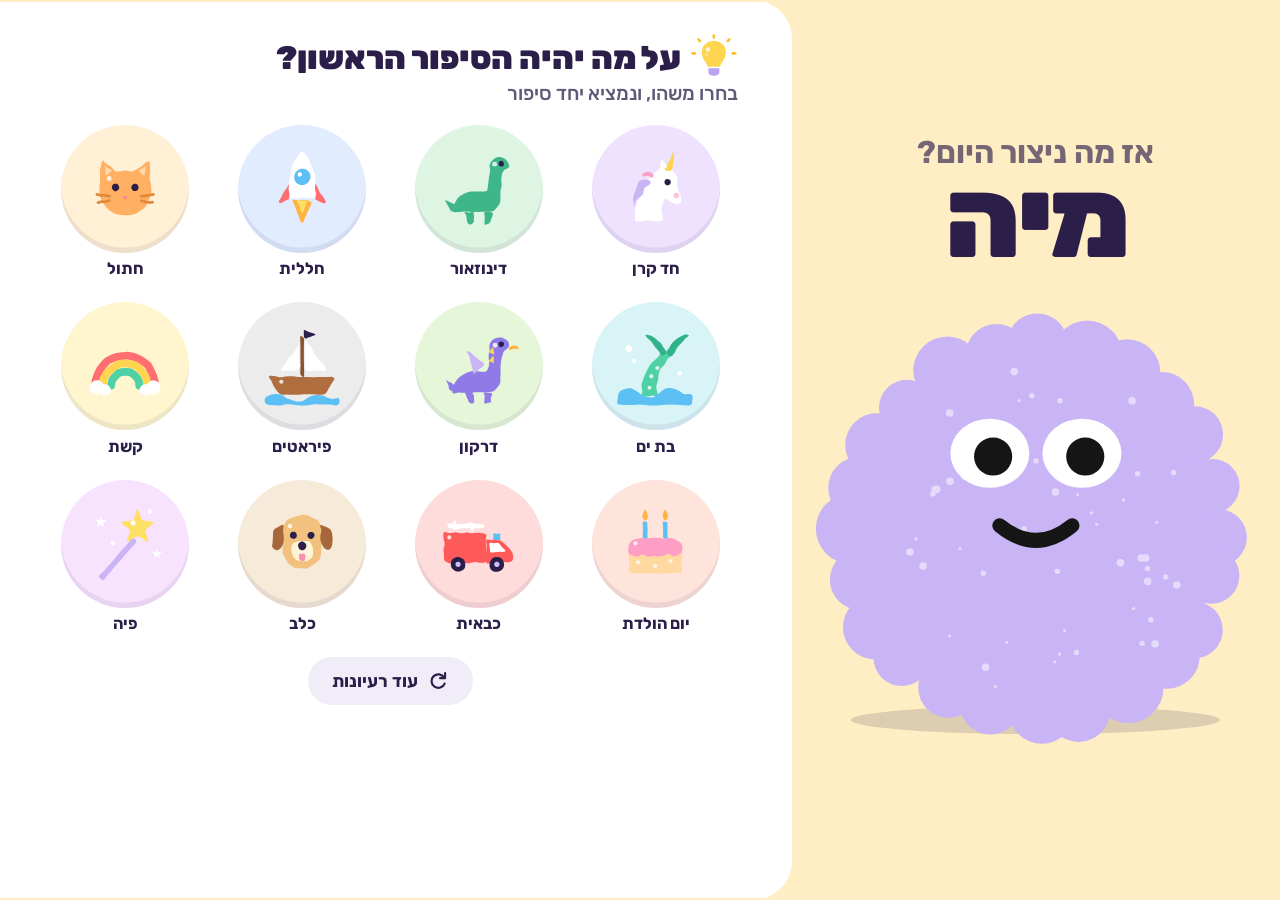
==== commit e9a177fc: "Home shelf rows with favorites, cover icons and patterns, more screens, new-user ideas, cloud though" ====
--- a/index.html
+++ b/index.html
@@ -47,9 +47,23 @@
           </div>
         </form>
 
-    <section id="library" class="library glib" hidden aria-labelledby="library-title">
-      <div class="library-bar">
-        <h2 id="library-title">הסיפורים שלי</h2>
+    <!-- הלוח הלבן: שורות של סיפורים, מועדפים ורעיונות. למשתמשת חדשה, רק רעיונות -->
+    <section id="library" class="library" aria-label="המדף">
+      <div id="shelves" class="shelves"></div>
+    </section>
+      </div>
+    </div>
+
+    <!-- מסך "עוד": הרשימה המלאה של שורה. בסיפורים יש גם סידור, תצוגה, בחירה ומחיקה -->
+    <section id="more" class="more-screen" hidden aria-labelledby="more-title">
+      <div class="more-head">
+        <button id="more-back" class="more-back" type="button" aria-label="חזרה">
+          <svg viewBox="0 0 24 24" aria-hidden="true"><path d="M9.5 6l6 6-6 6" fill="none" stroke="currentColor" stroke-width="2.4" stroke-linecap="round" stroke-linejoin="round"/></svg>
+        </button>
+        <span id="more-icon" class="row-icon" aria-hidden="true"></span>
+        <h2 id="more-title"></h2>
+      </div>
+      <div id="more-tools" class="library-bar">
         <button id="select-btn" class="tool" type="button" aria-pressed="false">בחירה</button>
         <div class="segmented sort-group" role="group" aria-label="סידור">
           <button type="button" data-sort="date" aria-pressed="true">חדשים</button>
@@ -65,13 +79,12 @@
         </div>
       </div>
       <ul id="story-list" class="story-list grid"></ul>
-      <div class="link-row">
+      <div id="idea-grid" class="ideas-grid"></div>
+      <div id="link-row" class="link-row">
         <button id="link-btn" class="link-btn" type="button">חיבור מכשיר נוסף למדף</button>
         <p id="link-note" class="link-note" role="status"></p>
       </div>
     </section>
-      </div>
-    </div>
 
     <div id="select-bar" class="select-bar" hidden>
       <span id="select-count" class="select-count" role="status"></span>
@@ -96,6 +109,7 @@
   <script src="config.js"></script>
   <script src="story.js"></script>
   <script src="narration.js"></script>
+  <script src="icons.js"></script>
   <script src="buddy.js"></script>
   <script src="app.js"></script>
 </body>
--- a/styles.css
+++ b/styles.css
@@ -19,21 +19,64 @@
 html, body {
   margin: 0;
   height: 100%;
-  background: var(--cream);
+  background: transparent;
   color: var(--ink);
   font-family: var(--font);
   overscroll-behavior: none;
   -webkit-text-size-adjust: 100%;
 }
 
+/* רקע העמוד: צבע הבסיס קרם, כי לפיו iOS וספארי צובעים את האזור שמאחורי השעה.
+   מעליו תמונת רקע בגובה שני מסכים: קרם עד 70% מהמסך ולבן משם, כמו הלוח של הספרייה. רקע העמוד מצויר על כל החלון,
+   גם בפער ש-iOS משאיר למטה באפליקציה ממסך הבית ומאחורי סרגל הכתובת, ושם רואים את הלבן.
+   בזמן כתיבה הלוח יורד והמסך כולו קרם */
+html {
+  background-color: var(--cream);
+  background-image: linear-gradient(var(--cream) 0 35%, #fff 35%);
+  background-size: 100% 200%;
+  background-repeat: no-repeat;
+}
+
+html.focus { background-image: none; }
 html.reading, html.reading body { background: var(--paper); }
 
+/* דף הבית גבוה מהחלק הגלוי כשסרגלי ספארי פתוחים, אז העמוד עצמו לא נגלל. גוללים רק בתוך הדף */
+html:not(.reading),
+html:not(.reading) body { overflow: hidden; }
+
+/* ספארי צובע את סרגל השעה ואת סרגל הכתובת לפי אלמנטים קבועים בקצוות המסך.
+   פס דק בצבע הקרם למעלה ופס לבן למטה (קרם בזמן כתיבה), כדי שהסרגלים ימשיכו את הדף */
+body::before,
+body::after {
+  content: "";
+  position: fixed;
+  z-index: 50;
+  left: 0;
+  right: 0;
+  height: 2px;
+  pointer-events: none;
+}
+
+body::before { top: 0; background: var(--cream); }
+body::after { bottom: 0; background: #fff; }
+html.focus body::after { background: var(--cream); }
+html.reading body::before,
+html.reading body::after { display: none; }
+
 [hidden] { display: none !important; }
 
-/* דף הפתיחה: למעלה קרם עם השם שלה, ומלמטה עולה הדמות בלילך. הספרייה ממשיכה על הגוף שלה.
-   כל המידות ביחידות cqw של העמודה, כך שהציור נראה אותו דבר בכל רוחב */
+/* דף הפתיחה: למעלה קרם עם השם שלה והדמות, ולמטה לוח לבן עם הספרייה. הדמות יושבת על קצה הלוח.
+   המידות נלקחו מהעיצוב ב-design/ball.html, מטלפון ברוחב 390 (מטאבלט לרוחב ברוחב 1180, למטה).
+   הכול ביחידות cqw של העמודה, כך שהציור נראה אותו דבר בכל רוחב.
+   דף הבית מוצמד לארבעת קצוות המסך, ולא מחושב לפי "גובה המסך": באפליקציה ממסך הבית iOS מחשב
+   את הגובה בלי אזור השעה, ונשארת רצועה ריקה למטה */
 .home {
-  height: 100dvh;
+  position: fixed;
+  top: 0;
+  left: 0;
+  right: 0;
+  bottom: 0;
+  min-height: 100lvh;
   background: var(--cream);
   color: var(--plum);
 }
@@ -55,92 +98,165 @@
   width: min(100%, 620px, calc(100dvh * 0.5));
   min-height: 100%;
   margin: 0 auto;
-  padding-top: env(safe-area-inset-top);
   container-type: inline-size;
-  transform-origin: 50% 112cqw;
-  transition: transform 700ms cubic-bezier(0.3, 0.8, 0.25, 1);
-}
-
+}
+
+/* המיקומים של הטקסט, הכדור, הפנים והצל. buddy.js וה-CSS שלמטה קוראים אותם.
+   tx מרכז הטקסט, ly ו-lf המשפט הקטן (ראש השורה וגודל), ny ו-nf השם,
+   bx ו-by מרכז הכדור, br הרדיוס, fy גובה העיניים, fw רוחב הפנים, sy ו-sw הצל, panel ראש הלוח הלבן */
 .home-stage {
+  --tx: 50;
+  --ly: 19.36;
+  --lf: 5.9;
+  --lw: 84cqw;
+  --ny: 24.12;
+  --nf: 16.41;
+  --bx: 50;
+  --by: 84.62;
+  --br: 31.03;
+  --fy: 72.82;
+  --fw: 77.54;
+  --sy: 117.44;
+  --sw: 27.69;
+  --panel: 90.26;
   position: relative;
   z-index: 1;
   flex: none;
-  height: 174cqw;
+  height: calc(var(--panel) * 1cqw);
   margin: 0;
 }
 
-/* במסך רחב (טאבלט) העמודה צרה מהמסך: הגוף ממשיך לכל הרוחב מתחת לראש, כמו כתפיים */
+/* כתיבה: הלוח יורד מהמסך, הכדור גדל ויורד, והשם מתחלף בכותרת גדולה */
+.home.focus .home-stage {
+  --ly: 20.27;
+  --lf: 9.74;
+  --by: 126.15;
+  --br: 67.95;
+  --fy: 90;
+  --fw: 118.46;
+}
+
+/* בלי סיפורים אין ספרייה: הלוח הלבן ממשיך עד תחתית המסך */
+.home:not(.has-library) .home-stage { flex: 1 0 auto; }
+.home.has-library .home-stage::before { display: none; }
+
 .home-stage::before {
   content: "";
   position: absolute;
-  top: 128cqw;
+  top: calc(var(--panel) * 1cqw);
   bottom: -2px;
   left: calc(50% - 50vw);
   right: calc(50% - 50vw);
-  border-radius: 24cqw 24cqw 0 0;
-  background: var(--lilac);
-}
-
+  border-radius: 8.72cqw 8.72cqw 0 0;
+  background: #fff;
+  transition: transform 700ms cubic-bezier(0.3, 0.8, 0.25, 1);
+}
+
+/* הלוגו נשאר לקוראי מסך בלבד. בעיצוב החדש השם שלה הוא הכותרת */
 .logo {
   position: absolute;
-  top: 7cqw;
-  left: 0;
-  right: 0;
+  width: 1px;
+  height: 1px;
+  overflow: hidden;
+  clip-path: inset(50%);
+  white-space: nowrap;
+}
+
+.hello { display: contents; }
+
+.mic-label,
+.child-name {
+  position: absolute;
+  z-index: 3;
+  left: calc(var(--tx) * 1cqw);
   margin: 0;
   text-align: center;
-  font-size: 4.6cqw;
+  transform: translateX(-50%);
+}
+
+.mic-label {
+  top: calc(var(--ly) * 1cqw);
+  width: var(--lw);
+  font-size: calc(var(--lf) * 1cqw);
+  font-weight: 700;
+  line-height: 1.1;
+  text-wrap: balance;
+  opacity: 0.65;
+  transition: opacity 300ms, transform 300ms, top 700ms, left 700ms, font-size 700ms;
+}
+
+.mic-label.out { opacity: 0; transform: translate(-50%, -2cqw); }
+.home.focus .mic-label { font-weight: 900; }
+.home.focus .mic-label:not(.out) { opacity: 1; }
+
+.child-name {
+  top: calc(var(--ny) * 1cqw);
+  font-size: calc(var(--nf) * 1cqw);
   font-weight: 900;
   line-height: 1;
   letter-spacing: -0.03em;
-}
-
-.hello {
-  position: absolute;
-  top: 35cqw;
+  white-space: nowrap;
+  transition: opacity 300ms, transform 500ms, left 700ms;
+}
+
+.home.focus .child-name { opacity: 0; transform: translateX(-50%) scale(0.85); }
+
+/* הדמות. בזמן כתיבה הכדור רחב מהמסך, ובלי חיתוך בצדדים הדף נגלל הצידה ו"קופץ" כשהכדור קטן בחזרה */
+.buddy { position: absolute; z-index: 2; inset: 0; pointer-events: none; overflow-x: clip; overflow-y: visible; }
+
+.bd-ball,
+.bd-shadow,
+.bd-fx { transition-duration: 700ms; transition-timing-function: cubic-bezier(0.3, 0.8, 0.25, 1); }
+
+.bd-ball {
+  position: absolute;
+  left: calc((var(--bx) - var(--br)) * 1cqw);
+  top: calc((var(--by) - var(--br)) * 1cqw);
+  width: calc(var(--br) * 2cqw);
+  aspect-ratio: 1;
+  container-type: inline-size;
+  transition-property: left, top, width;
+}
+
+.bd-ball svg { position: absolute; inset: 0; width: 100%; height: 100%; overflow: visible; }
+.bd-curls { fill: var(--lilac); }
+.bd-curls g { visibility: hidden; }
+.buddy[data-f="0"] .bd-f0,
+.buddy[data-f="1"] .bd-f1,
+.buddy[data-f="2"] .bd-f2 { visibility: visible; }
+.bd-dots { fill: #fff; opacity: 0.5; }
+
+.bd-shadow {
+  position: absolute;
+  left: calc((var(--bx) - var(--sw)) * 1cqw);
+  top: calc((var(--sy) - var(--sw) * 0.075) * 1cqw);
+  width: calc(var(--sw) * 2cqw);
+  height: calc(var(--sw) * 0.15cqw);
+  border-radius: 50%;
+  background: rgba(43, 31, 74, 0.16);
+  transition-property: left, top, width, height, opacity;
+}
+
+.home.focus .bd-shadow { opacity: 0; }
+
+/* הפנים והפתק מצוירים בעמודה ברוחב 100, עם העיניים ב-(55, 120.4) ופנים ברוחב 81.
+   השכבה כולה מוזזת ומוגדלת כך שהעיניים יהיו בגובה fy, במרכז הכדור, והפנים ברוחב fw */
+.bd-fx {
+  position: absolute;
   left: 0;
-  right: 0;
-  text-align: center;
-}
-
-.mic-label {
-  display: block;
-  min-height: 6cqw;
-  padding: 0 15cqw;
-  font-size: 4.6cqw;
-  text-wrap: balance;
-  font-weight: 700;
-  line-height: 6cqw;
-  opacity: 0.65;
-  transition: opacity 300ms, transform 300ms;
-}
-
-.mic-label.out { opacity: 0; transform: translateY(-2cqw); }
-
-.child-name {
-  display: block;
-  margin-top: 1cqw;
-  font-size: 25cqw;
-  font-weight: 900;
-  line-height: 1;
-  letter-spacing: -0.03em;
-}
-
-/* הדמות */
-.buddy { position: absolute; inset: 0; pointer-events: none; }
-
-.bd-dome {
-  position: absolute;
-  left: -3%;
-  right: -3%;
-  top: 92cqw;
-  bottom: -2px;
-  border-radius: 53cqw 53cqw 0 0;
-  background: var(--lilac);
-}
-
-.bd-layer,
+  top: 0;
+  width: 100cqw;
+  height: 174cqw;
+  transform-origin: 0 0;
+  transform:
+    translate(calc((var(--bx) - 55 * var(--fw) / 81) * 1cqw), calc((var(--fy) - 120.4 * var(--fw) / 81) * 1cqw))
+    scale(calc(var(--fw) / 81));
+  transition-property: transform;
+}
+
 .bd-notes {
   position: absolute;
+  z-index: 2;
   left: 0;
   top: 0;
   width: 100cqw;
@@ -148,8 +264,6 @@
   overflow: visible;
 }
 
-.bd-bumps circle { fill: var(--lilac); }
-.bd-notes { z-index: 2; }
 .bd-notes .note-g { opacity: 0; transform-box: view-box; transform-origin: 49px 141px; }
 
 .bd-face {
@@ -171,35 +285,33 @@
 .bd-face .tiltg { transform-box: fill-box; transform-origin: 50% 100%; }
 .bd-face .tiltg { transition: transform 500ms ease-in-out; }
 
-/* בועות רעיונות: לבנות, עם אימוג'י, קופצות מהצדדים */
-.bd-think { position: absolute; z-index: 3; aspect-ratio: 100 / 90; transform: scale(0); }
-.bd-think svg {
-  position: absolute;
-  inset: 0;
-  width: 100%;
-  height: 100%;
-  overflow: visible;
-  filter: drop-shadow(0 1cqw 1.4cqw rgba(43, 31, 74, 0.12));
-}
-.bd-think .emo { position: absolute; left: 0; right: 0; display: block; text-align: center; line-height: 1; transform: scale(0); }
+/* בועות מחשבה: ענן לבן, נקודות שמובילות לראש, ואייקון באמצע. היחידות הן אחוז מרוחב הכדור */
+.bd-think { position: absolute; z-index: 3; aspect-ratio: 100 / 90; }
+.bd-think .bt-flip,
+.bd-think svg { position: absolute; inset: 0; width: 100%; height: 100%; overflow: visible; }
+.bd-think .bt-main,
+.bd-think .bt-dot1,
+.bd-think .bt-dot2 { transform: scale(0); transform-box: fill-box; transform-origin: center; }
+.bd-think .ico { position: absolute; display: block; aspect-ratio: 1; transform: scale(0); }
+.bd-think .ico svg { position: static; display: block; width: 100%; height: 100%; }
 
 @media (prefers-reduced-motion: no-preference) {
   .bd-face svg { animation: breathe 3.2s ease-in-out infinite; }
   @keyframes breathe { 50% { transform: translateY(-0.8cqw); } }
 }
 
-/* כל הגוף הוא כפתור: נגיעה בו מתחילה הקלטה */
+/* הכדור הוא כפתור: נגיעה בו מתחילה הקלטה. הכפתור לא יוצא מצדי המסך, כדי שהדף לא ייגלל הצידה */
 .topic-form .buddy-btn {
   position: absolute;
   z-index: 4;
-  left: 6%;
-  right: 6%;
-  top: 84cqw;
-  height: 84cqw;
+  left: max(0cqw, calc((var(--bx) - var(--br)) * 1cqw));
+  right: max(0cqw, calc((100 - var(--bx) - var(--br)) * 1cqw));
+  top: calc((var(--by) - var(--br)) * 1cqw);
+  height: calc(var(--br) * 2cqw);
   margin: 0;
   padding: 0;
   border: 0;
-  border-radius: 42cqw 42cqw 0 0;
+  border-radius: 50%;
   background: transparent;
   cursor: pointer;
   -webkit-tap-highlight-color: transparent;
@@ -209,16 +321,16 @@
   touch-action: none;
 }
 
-.topic-form .buddy-btn:focus-visible { outline: 4px solid var(--plum); outline-offset: -10px; }
+.topic-form .buddy-btn:focus-visible { outline: 4px solid var(--plum); outline-offset: 4px; }
 .topic-form .buddy-btn:disabled { cursor: default; }
 
-/* כן ולא: בועות לבנות משני צדי הראש */
+/* כן ולא: בועות לבנות משני צדי הפנים */
 .topic-form .answer {
   position: absolute;
   z-index: 5;
-  top: 100cqw;
-  width: 19cqw;
-  height: 19cqw;
+  top: var(--ay, 58cqw);
+  width: var(--as, 19cqw);
+  height: var(--as, 19cqw);
   display: grid;
   place-items: center;
   margin: 0;
@@ -226,7 +338,7 @@
   border: 0;
   border-radius: 50%;
   background: #fff;
-  font-size: 11cqw;
+  font-size: calc(var(--as, 19cqw) * 0.58);
   line-height: 1;
   cursor: pointer;
   box-shadow: 0 1.2cqw 2.4cqw rgba(43, 31, 74, 0.16);
@@ -235,19 +347,19 @@
 .topic-form .answer::after {
   content: "";
   position: absolute;
-  bottom: 0.6cqw;
-  width: 5cqw;
-  height: 5cqw;
+  bottom: 3%;
+  width: 26%;
+  height: 26%;
   background: #fff;
-  border-radius: 0.8cqw;
+  border-radius: 4%;
   transform: rotate(45deg);
   z-index: -1;
 }
 
-.topic-form .answer-yes { right: 13cqw; }
-.topic-form .answer-yes::after { left: 1.5cqw; }
-.topic-form .answer-no { left: 13cqw; }
-.topic-form .answer-no::after { right: 1.5cqw; }
+.topic-form .answer-yes { right: var(--ax, 9cqw); }
+.topic-form .answer-yes::after { left: 8%; }
+.topic-form .answer-no { left: var(--ax, 9cqw); }
+.topic-form .answer-no::after { right: 8%; }
 .topic-form .answer:active { transform: scale(0.92); }
 .topic-form .answer:focus-visible { outline: 4px solid var(--plum); outline-offset: 3px; }
 
@@ -259,15 +371,26 @@
 
 .heard { display: none; }
 
+/* הודעות, ביטול והקלדה: בתחתית המסך, מעל הכדור או הספרייה */
+.note,
+.topic-form .cancel-btn,
+.type-ui {
+  position: fixed;
+  left: 50%;
+  transform: translateX(-50%);
+}
+
 .note {
-  position: absolute;
-  z-index: 5;
-  left: 8cqw;
-  right: 8cqw;
-  top: 156cqw;
+  z-index: 6;
+  bottom: calc(env(safe-area-inset-bottom) + 76px);
+  width: min(84cqw, 90vw);
   margin: 0;
+  padding: 10px 18px;
+  border-radius: 20px;
+  background: #fff;
+  box-shadow: 0 6px 18px rgba(43, 31, 74, 0.14);
   color: var(--plum);
-  font-size: 4.2cqw;
+  font-size: clamp(16px, 4.2cqw, 22px);
   font-weight: 700;
   line-height: 1.3;
   text-align: center;
@@ -277,10 +400,8 @@
 .note:empty { display: none; }
 
 .topic-form .cancel-btn {
-  position: absolute;
-  z-index: 5;
-  left: 50%;
-  top: 164cqw;
+  z-index: 6;
+  bottom: calc(env(safe-area-inset-bottom) + 16px);
   min-height: 44px;
   margin: 0;
   padding: 0 20px;
@@ -288,19 +409,16 @@
   background: transparent;
   color: var(--plum);
   font: inherit;
-  font-size: 4cqw;
+  font-size: clamp(16px, 4cqw, 22px);
   text-decoration: underline;
   cursor: pointer;
-  transform: translateX(-50%);
 }
 
 /* הקלדה, רק במכשיר בלי מיקרופון */
 .type-ui {
-  position: absolute;
   z-index: 6;
-  left: 6cqw;
-  right: 6cqw;
-  top: 140cqw;
+  bottom: calc(env(safe-area-inset-bottom) + 16px);
+  width: min(88cqw, 92vw);
   display: flex;
   flex-direction: column;
   gap: 2cqw;
@@ -337,40 +455,128 @@
   cursor: pointer;
 }
 
-/* זום אין בזמן שיחה וכתיבה: הדמות קרובה יותר והספרייה יוצאת מהפריים */
-.home.focus .home-col { transform: scale(1.32); }
 .home.focus .home-scroll { overflow: hidden; }
-.glib > * { transition: opacity 400ms ease; }
-.home.focus .glib > * { opacity: 0; }
-
-/* מדף הספרים */
+
+/* מדף הספרים: לוח לבן עם פינות עגולות, מקצה לקצה של המסך גם כשהעמודה צרה ממנו.
+   בתוכו שורות שנגללות הצידה. המידות ב-u: פיקסל של העיצוב בטלפון ברוחב 390 (design/rows.html) */
 .library {
+  --u: calc(100cqw / 390);
   position: relative;
+  isolation: isolate;
   flex: 1;
-  margin-top: -1px;
-  padding: 5cqw 5cqw calc(10cqw + env(safe-area-inset-bottom));
-  background: var(--lilac);
-  box-shadow: 0 0 0 100vmax var(--lilac);
-  clip-path: inset(0 -100vmax);
-}
-
-/* שורה ראשונה: כותרת ובחירה. שורה שנייה: סידור ותצוגה.
-   במסך רחב הכול נכנס לשורה אחת. אף כפתור לא נשבר לשורה משלו */
+  padding: calc(132 * var(--u)) 0 calc(30 * var(--u) + env(safe-area-inset-bottom) + (100lvh - 100dvh));
+  transition: transform 700ms cubic-bezier(0.3, 0.8, 0.25, 1);
+}
+
+.library::before {
+  content: "";
+  position: absolute;
+  z-index: -1;
+  top: 0;
+  bottom: 0;
+  left: calc(50% - 50vw);
+  right: calc(50% - 50vw);
+  border-radius: 8.72cqw 8.72cqw 0 0;
+  background: #fff;
+}
+
+.home.focus .library,
+.home.focus .home-stage::before { transform: translateY(133cqw); }
+
+/* שורה: כותרת עם אייקון וכפתור "עוד", ומתחתיה כרטיסים שנגללים הצידה. הכרטיס האחרון נחתך בקצה */
+.row { margin-bottom: calc(26 * var(--u)); }
+.row-head { display: flex; align-items: center; justify-content: space-between; gap: calc(10 * var(--u)); padding: 0 calc(24 * var(--u)); margin-bottom: calc(10 * var(--u)); }
+.row-head h2 { display: flex; align-items: center; gap: calc(8 * var(--u)); margin: 0; font-size: calc(21 * var(--u)); font-weight: 900; line-height: 1.2; }
+.row-icon svg { display: block; width: calc(34 * var(--u)); height: calc(34 * var(--u)); margin-block: calc(-4 * var(--u)); overflow: visible; }
+.see { display: inline-flex; align-items: center; gap: calc(2 * var(--u)); min-height: 44px; padding: 0 calc(12 * var(--u)); border: 0; border-radius: 999px; background: #f1edf8; color: var(--plum); font: inherit; font-size: calc(15 * var(--u)); font-weight: 700; cursor: pointer; }
+.see svg { width: calc(18 * var(--u)); height: calc(18 * var(--u)); }
+.shelf { display: flex; gap: calc(12 * var(--u)); margin: 0; padding: calc(4 * var(--u)) calc(24 * var(--u)) calc(10 * var(--u)); list-style: none; overflow-x: auto; scroll-snap-type: x mandatory; scroll-padding-inline: calc(24 * var(--u)); scrollbar-width: none; overscroll-behavior-x: contain; }
+.shelf::-webkit-scrollbar { display: none; }
+.shelf > * { flex: none; scroll-snap-align: start; }
+.shelf .story-li { width: calc(136 * var(--u)); }
+.story-li { position: relative; }
+
+/* לב בפינת הכרטיס: אזור נגיעה של 44, עיגול לבן ולב שטוח */
+.fav { position: absolute; z-index: 1; top: 2px; left: 2px; width: 44px; height: 44px; display: grid; place-items: center; padding: 0; border: 0; background: none; cursor: pointer; -webkit-tap-highlight-color: transparent; }
+.fav::before { content: ""; position: absolute; width: 32px; height: 32px; border-radius: 50%; background: rgba(255, 255, 255, 0.92); box-shadow: 0 2px 0 rgba(43, 31, 74, 0.1); }
+.fav svg { position: relative; width: 22px; height: 22px; overflow: visible; }
+.fav .full { opacity: 0; transform: scale(0.4); transform-origin: 50% 60%; transform-box: fill-box; transition: opacity 120ms, transform 320ms cubic-bezier(0.2, 0.9, 0.3, 1.5); }
+.fav[aria-pressed="true"] .full { opacity: 1; transform: none; }
+.fav.pop svg { animation: fav-pop 380ms cubic-bezier(0.2, 0.9, 0.3, 1.4); }
+@keyframes fav-pop { 40% { transform: scale(1.35) rotate(-8deg); } 70% { transform: scale(0.92) rotate(4deg); } }
+.burst { position: absolute; inset: 0; pointer-events: none; }
+.burst i { position: absolute; left: 50%; top: 50%; width: 5px; height: 5px; margin: -2.5px; border-radius: 50%; background: #ff8fb1; animation: burst 520ms ease-out forwards; }
+@keyframes burst { to { transform: translate(var(--x), var(--y)) scale(0.3); opacity: 0; } }
+.selecting .fav,
+.list .fav { display: none; }
+
+/* רעיון: עיגול פסטל עם אייקון, והמילה מתחת */
+.idea { width: calc(86 * var(--u)); padding: 0; border: 0; background: none; color: var(--plum); font: inherit; text-align: center; cursor: pointer; -webkit-tap-highlight-color: transparent; }
+.idea i { display: grid; place-items: center; width: calc(86 * var(--u)); height: calc(86 * var(--u)); border-radius: 50%; background: var(--c); box-shadow: inset 0 calc(-5 * var(--u)) 0 rgba(43, 31, 74, 0.08); }
+.idea i svg { width: 66%; height: 66%; overflow: visible; }
+.idea b { display: block; margin-top: calc(6 * var(--u)); font-size: calc(13.5 * var(--u)); font-weight: 700; }
+.idea:active i { transform: scale(0.95); }
+
+/* משתמשת חדשה: הרעיונות הם התוכן הראשי */
+.first { padding: 0 calc(24 * var(--u)) calc(10 * var(--u)); }
+.first-head { display: flex; align-items: center; gap: calc(8 * var(--u)); }
+.first-head .row-icon svg { width: calc(38 * var(--u)); height: calc(38 * var(--u)); }
+.first h2 { margin: 0; font-size: calc(21.5 * var(--u)); font-weight: 900; line-height: 1.15; text-wrap: balance; }
+.first p { margin: calc(4 * var(--u)) 0 calc(18 * var(--u)); color: #5d5c78; font-size: calc(16 * var(--u)); font-weight: 500; }
+.ideas-grid { display: grid; grid-template-columns: repeat(var(--ic, 3), 1fr); gap: calc(16 * var(--u)) calc(8 * var(--u)); justify-items: center; }
+.ideas-grid[hidden] { display: none; }
+.ideas-grid .idea,
+.ideas-grid .idea i { width: calc(var(--is, 98) * var(--u)); }
+.ideas-grid .idea i { height: calc(var(--is, 98) * var(--u)); }
+.ideas-grid .idea b { font-size: calc(15 * var(--u)); }
+.ideas-grid.swap .idea { animation: swap-in 420ms cubic-bezier(0.2, 0.9, 0.3, 1.3) both; }
+.ideas-grid.swap .idea:nth-child(3n + 2) { animation-delay: 50ms; }
+.ideas-grid.swap .idea:nth-child(3n) { animation-delay: 100ms; }
+@keyframes swap-in { from { transform: scale(0.6); opacity: 0; } }
+.more-ideas { display: flex; align-items: center; justify-content: center; gap: calc(8 * var(--u)); margin: calc(22 * var(--u)) auto 0; min-height: 48px; padding: 0 calc(22 * var(--u)); border: 0; border-radius: 999px; background: #f1edf8; color: var(--plum); font: inherit; font-size: calc(16 * var(--u)); font-weight: 700; cursor: pointer; }
+.more-ideas svg { width: calc(20 * var(--u)); height: calc(20 * var(--u)); }
+
+/* מסך "עוד": נכנס מהצד, עם חזרה גדולה למעלה */
+.more-screen {
+  --u: calc(min(100vw, 620px) / 390);
+  position: fixed;
+  z-index: 6;
+  inset: 0;
+  overflow-y: auto;
+  overscroll-behavior: contain;
+  scrollbar-width: none;
+  background: #fff;
+  color: var(--plum);
+  transform: translateX(-100%);
+  transition: transform 380ms cubic-bezier(0.3, 0.8, 0.25, 1);
+}
+.more-screen::-webkit-scrollbar { display: none; }
+.more-screen.open { transform: none; }
+.more-head { position: sticky; top: 0; z-index: 2; display: flex; align-items: center; gap: calc(10 * var(--u)); padding: calc(env(safe-area-inset-top) + 18px) calc(20 * var(--u)) calc(12 * var(--u)); background: #fff; }
+.more-back { flex: none; width: 48px; height: 48px; display: grid; place-items: center; border: 0; border-radius: 50%; background: #f1edf8; color: var(--plum); cursor: pointer; }
+.more-back svg { width: 24px; height: 24px; }
+.more-head h2 { margin: 0; font-size: clamp(22px, calc(26 * var(--u)), 34px); font-weight: 900; }
+.more-screen .story-list,
+.more-screen .ideas-grid { padding: 0 calc(20 * var(--u)) calc(24 * var(--u)); }
+.more-screen .story-list[hidden] { display: none; }
+.more-screen .story-list.grid { gap: calc(16 * var(--u)) calc(14 * var(--u)); }
+.more-screen .story-list.grid .story-emoji { font-size: calc(70 * var(--u)); }
+.more-screen .ideas-grid { --is: 100; }
+.more-screen .link-row[hidden] { display: none; }
 .library-bar {
-  display: grid;
-  grid-template-columns: 1fr auto;
-  grid-template-areas:
-    "title select"
-    "sort view";
+  display: flex;
+  flex-wrap: wrap;
   align-items: center;
-  gap: 12px 8px;
-  margin-bottom: 14px;
-}
+  gap: 10px 8px;
+  padding: 0 calc(20 * var(--u)) 14px;
+}
+.library-bar[hidden] { display: none; }
+#select-btn { order: 3; margin-inline-start: auto; }
 
 .library-bar h2 {
   grid-area: title;
   margin: 0;
-  font-size: clamp(22px, 6.4cqw, 34px);
+  font-size: clamp(20px, 5.64cqw, 34px);
   font-weight: 900;
 }
 
@@ -386,14 +592,14 @@
 }
 
 /* במצב בחירה אין צורך בסידור ובתצוגה, והפעולה עוברת לסרגל התחתון */
-.library.selecting .sort-group,
-.library.selecting .view-group { visibility: hidden; }
-
-.library.selecting { padding-bottom: 96px; }
+.more-screen.selecting .sort-group,
+.more-screen.selecting .view-group { visibility: hidden; }
+
+.more-screen.selecting { padding-bottom: 96px; }
 
 .select-bar {
   position: fixed;
-  z-index: 5;
+  z-index: 8;
   left: 0;
   right: 0;
   bottom: 0;
@@ -456,7 +662,7 @@
 
 .link-note:empty { display: none; }
 
-.library.selecting .link-row { visibility: hidden; }
+.more-screen.selecting .link-row { visibility: hidden; }
 
 .segmented {
   display: flex;
@@ -503,7 +709,7 @@
   gap: 14px;
 }
 
-.story-list.grid { grid-template-columns: 1fr 1fr; gap: 4cqw; }
+.story-list.grid { grid-template-columns: repeat(2, minmax(0, 1fr)); gap: 4.1cqw; }
 .story-list.list { grid-template-columns: 1fr; gap: 10px; }
 
 .story-item {
@@ -511,7 +717,7 @@
   width: 100%;
   border: 0;
   border-radius: 6cqw;
-  background: #fff;
+  background: #f7f3fb;
   color: var(--plum);
   font: inherit;
   cursor: pointer;
@@ -521,17 +727,18 @@
 .story-item:active { transform: scale(0.97); }
 
 /* כרטיס: "כריכה" צבעונית עם האימוג'י, והשם מתחת. בהמשך תבוא כאן התמונה הראשונה של הסיפור */
+.shelf .story-item,
 .grid .story-item {
   display: flex;
   flex-direction: column;
   padding: 0;
   overflow: hidden;
-  box-shadow: 0 1.4cqw 0 rgba(150, 40, 90, 0.14);
+  box-shadow: 0 1cqw 0 rgba(43, 31, 74, 0.08);
 }
 
 .list .story-item {
   display: flex;
-  box-shadow: 0 1cqw 0 rgba(150, 40, 90, 0.12);
+  box-shadow: 0 1cqw 0 rgba(43, 31, 74, 0.08);
   align-items: center;
   gap: 16px;
   min-height: 72px;
@@ -540,18 +747,21 @@
 }
 
 .story-emoji { line-height: 1; }
+.shelf .story-emoji,
 .grid .story-emoji {
   display: grid;
   place-items: center;
   width: 100%;
   aspect-ratio: 4 / 5;
   font-size: 20cqw;
-  background:
-    radial-gradient(circle at 92% 18%, rgba(255, 255, 255, 0.3) 0 16%, transparent 16.5%),
-    radial-gradient(circle at 10% 98%, rgba(255, 255, 255, 0.28) 0 36%, transparent 36.5%),
-    var(--art, #ffc94d);
-  filter: drop-shadow(0 0 0 transparent);
-}
+  background-color: var(--art, #ffc94d);
+  background-image: radial-gradient(circle at 50% 47%, var(--art, #ffc94d) 0 31%, transparent 31.5%), var(--pat, none);
+  background-size: auto, calc(var(--ps, 34) * var(--u, 0.2564cqw)) auto;
+  background-position: center;
+}
+.shelf .story-emoji svg,
+.grid .story-emoji svg { width: 52%; height: auto; overflow: visible; }
+.list .story-emoji svg { width: 44px; height: 44px; }
 .list .story-emoji { font-size: 38px; }
 
 .story-name {
@@ -564,7 +774,8 @@
   overflow: hidden;
 }
 
-.grid .story-name { width: 100%; padding: 2.6cqw 3cqw 3.2cqw; text-align: right; }
+.shelf .story-name,
+.grid .story-name { width: 100%; padding: calc(8 * var(--u)) calc(10 * var(--u)) calc(10 * var(--u)); font-size: calc(13.5 * var(--u)); text-align: right; display: block; white-space: nowrap; overflow: hidden; text-overflow: ellipsis; }
 .list .story-name { flex: 1; }
 
 /* במצב בחירה: עיגול סימון בפינה, וסיפור שנבחר מקבל מסגרת */
@@ -585,6 +796,94 @@
 
 .story-item[aria-pressed="true"] .story-check {
   background: var(--night) url("data:image/svg+xml,%3Csvg xmlns='http://www.w3.org/2000/svg' viewBox='0 0 24 24'%3E%3Cpath d='M6 12.5l4 4 8-9' fill='none' stroke='white' stroke-width='3' stroke-linecap='round' stroke-linejoin='round'/%3E%3C/svg%3E") center / 20px no-repeat;
+}
+
+/* טאבלט לרוחב: לוח לבן עם הספרייה בשני השלישים השמאליים, והשם והדמות בשליש הימני.
+   בזמן כתיבה הלוח יוצא שמאלה והדמות גדלה במרכז. המידות ביחידות של מסך ברוחב 1180 */
+@media (orientation: landscape) and (min-width: 900px) {
+  html { background-image: none; }
+  body::after { background: var(--cream); }
+  .home-scroll { overflow: hidden; }
+  .home-col { width: 100%; height: 100%; }
+
+  .home-stage,
+  .home:not(.has-library) .home-stage {
+    --tx: 80.93;
+    --ly: 10.61;
+    --lf: 2.46;
+    --lw: 34cqw;
+    --ny: 12.74;
+    --nf: 8.81;
+    --bx: 80.93;
+    --by: 41.53;
+    --br: 14.24;
+    --fy: 35.42;
+    --fw: 37.02;
+    --sy: 56.27;
+    --sw: 14.41;
+    --ay: 18cqw;
+    --ax: 22cqw;
+    --as: 8cqw;
+    position: absolute;
+    inset: 0;
+    height: auto;
+  }
+
+  /* בלי סיפורים אין לוח, והדמות עוברת למרכז */
+  .home:not(.has-library) .home-stage { --tx: 50; --bx: 50; --lw: 60cqw; }
+
+  .home.focus .home-stage {
+    --tx: 50;
+    --ly: 8.3;
+    --lf: 5.42;
+    --lw: 70cqw;
+    --bx: 50;
+    --by: 62.54;
+    --br: 35.51;
+    --fy: 33.73;
+    --fw: 48.41;
+  }
+
+  .home-stage::before { display: none; }
+
+  .library {
+    --u: calc(100cqw / 1180);
+    position: absolute;
+    z-index: 1;
+    left: 0;
+    top: 0;
+    bottom: 0;
+    width: 61.86cqw;
+    overflow-y: auto;
+    overscroll-behavior: contain;
+    scrollbar-width: none;
+    padding: calc(36 * var(--u)) 0 calc(30 * var(--u));
+    border-radius: 0 3.05cqw 3.05cqw 0;
+    background: #fff;
+  }
+
+  .library::-webkit-scrollbar { display: none; }
+  .library::before { display: none; }
+  .home.focus .library { transform: translateX(-105%); }
+  .row-head { padding-inline: calc(50 * var(--u)) calc(40 * var(--u)); }
+  .shelf { padding-inline: calc(50 * var(--u)) calc(40 * var(--u)); scroll-padding-inline: calc(50 * var(--u)); }
+  .shelf .story-li { width: calc(150 * var(--u)); }
+  .story-item { border-radius: calc(18 * var(--u)); }
+  .first { padding: 0 calc(50 * var(--u)) 0 calc(40 * var(--u)); }
+  .first h2 { font-size: calc(30 * var(--u)); }
+  .first p { font-size: calc(18 * var(--u)); }
+  .first-head .row-icon svg { width: calc(44 * var(--u)); height: calc(44 * var(--u)); }
+  .first .ideas-grid { --ic: 4; --is: 118; gap: calc(22 * var(--u)) calc(12 * var(--u)); }
+  .more-screen { --u: calc(100vw / 1180); right: auto; width: 61.86vw; border-radius: 0 3.05vw 3.05vw 0; transform: translateX(-105%); }
+  .more-screen.open { transform: none; }
+  .more-head { padding-top: calc(30 * var(--u)); }
+  .more-screen .story-list,
+  .more-screen .ideas-grid,
+  .more-screen .library-bar { padding-inline: calc(50 * var(--u)) calc(40 * var(--u)); }
+  .more-screen .story-list.grid { grid-template-columns: repeat(4, minmax(0, 1fr)); }
+  .more-screen .ideas-grid { --ic: 5; --is: 104; }
+  .note { width: min(40cqw, 90vw); }
+  .type-ui { width: min(40cqw, 92vw); }
 }
 
 /* הספר */
